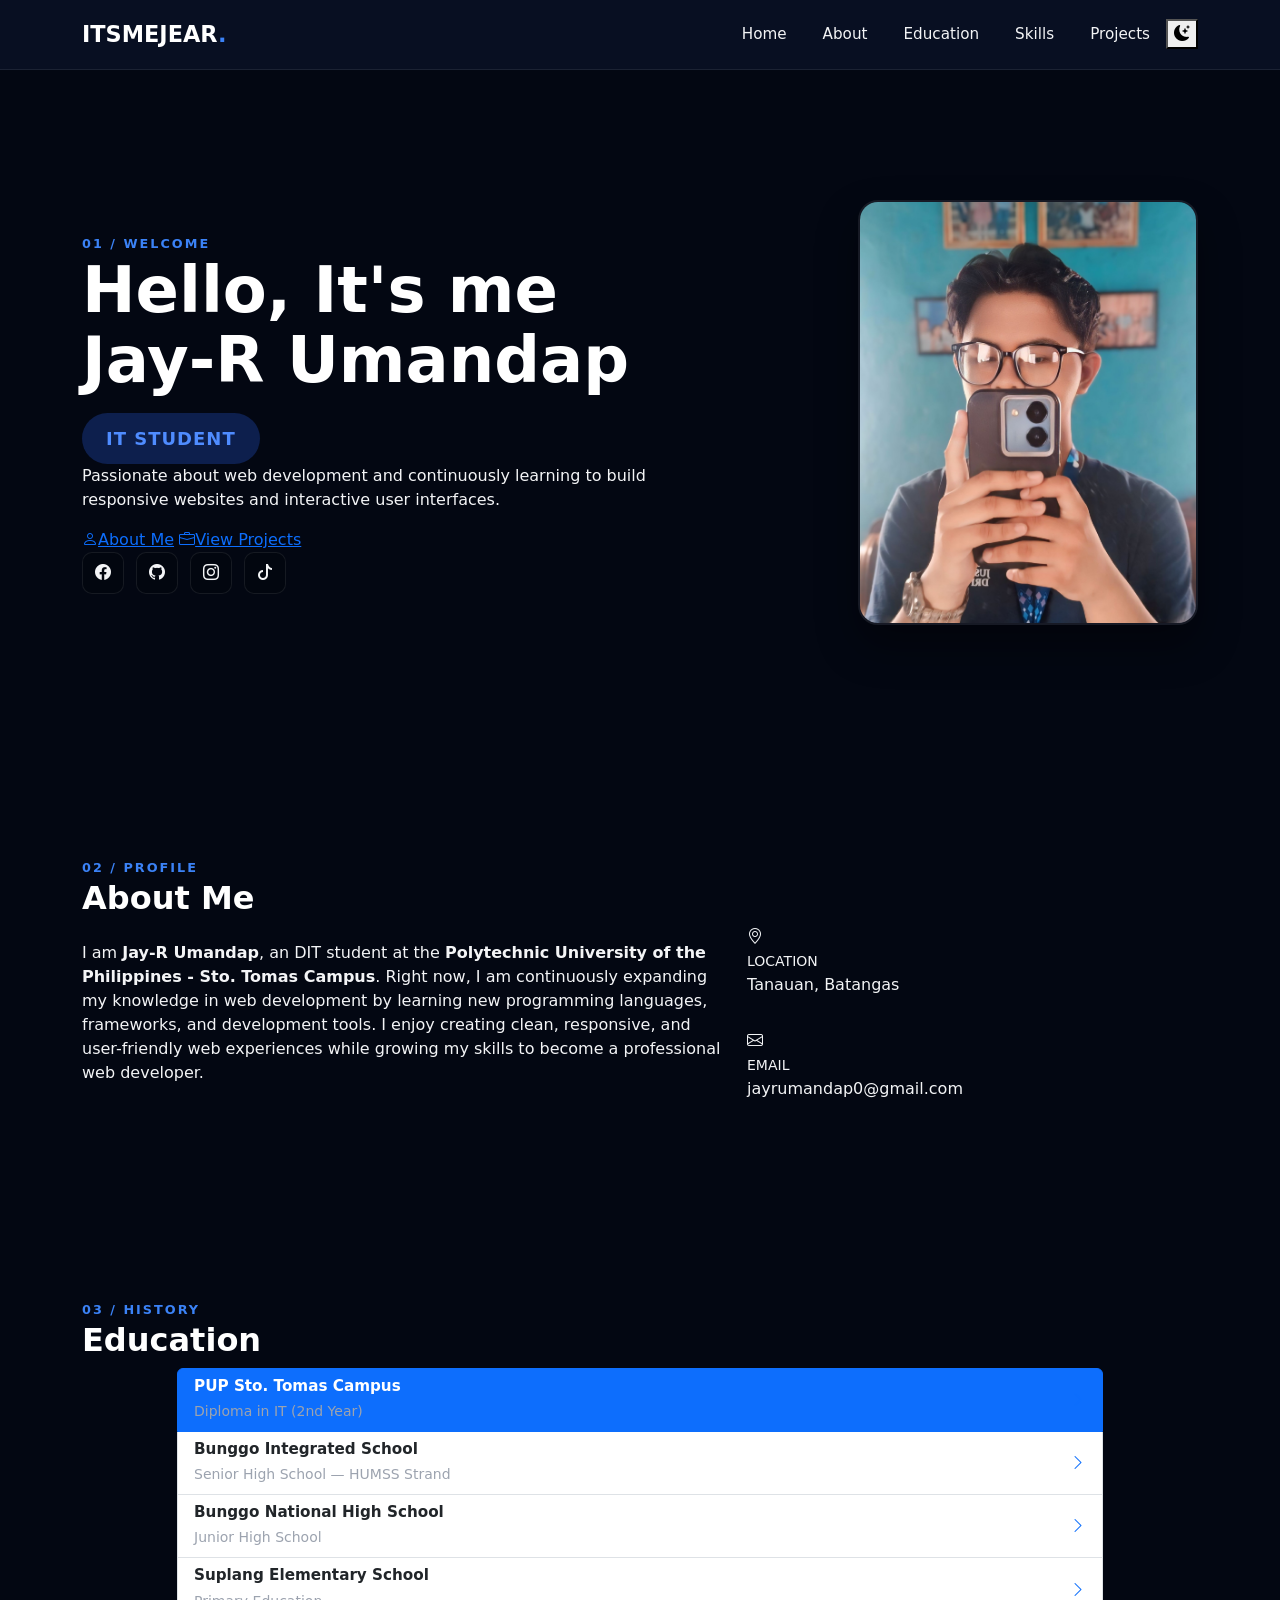
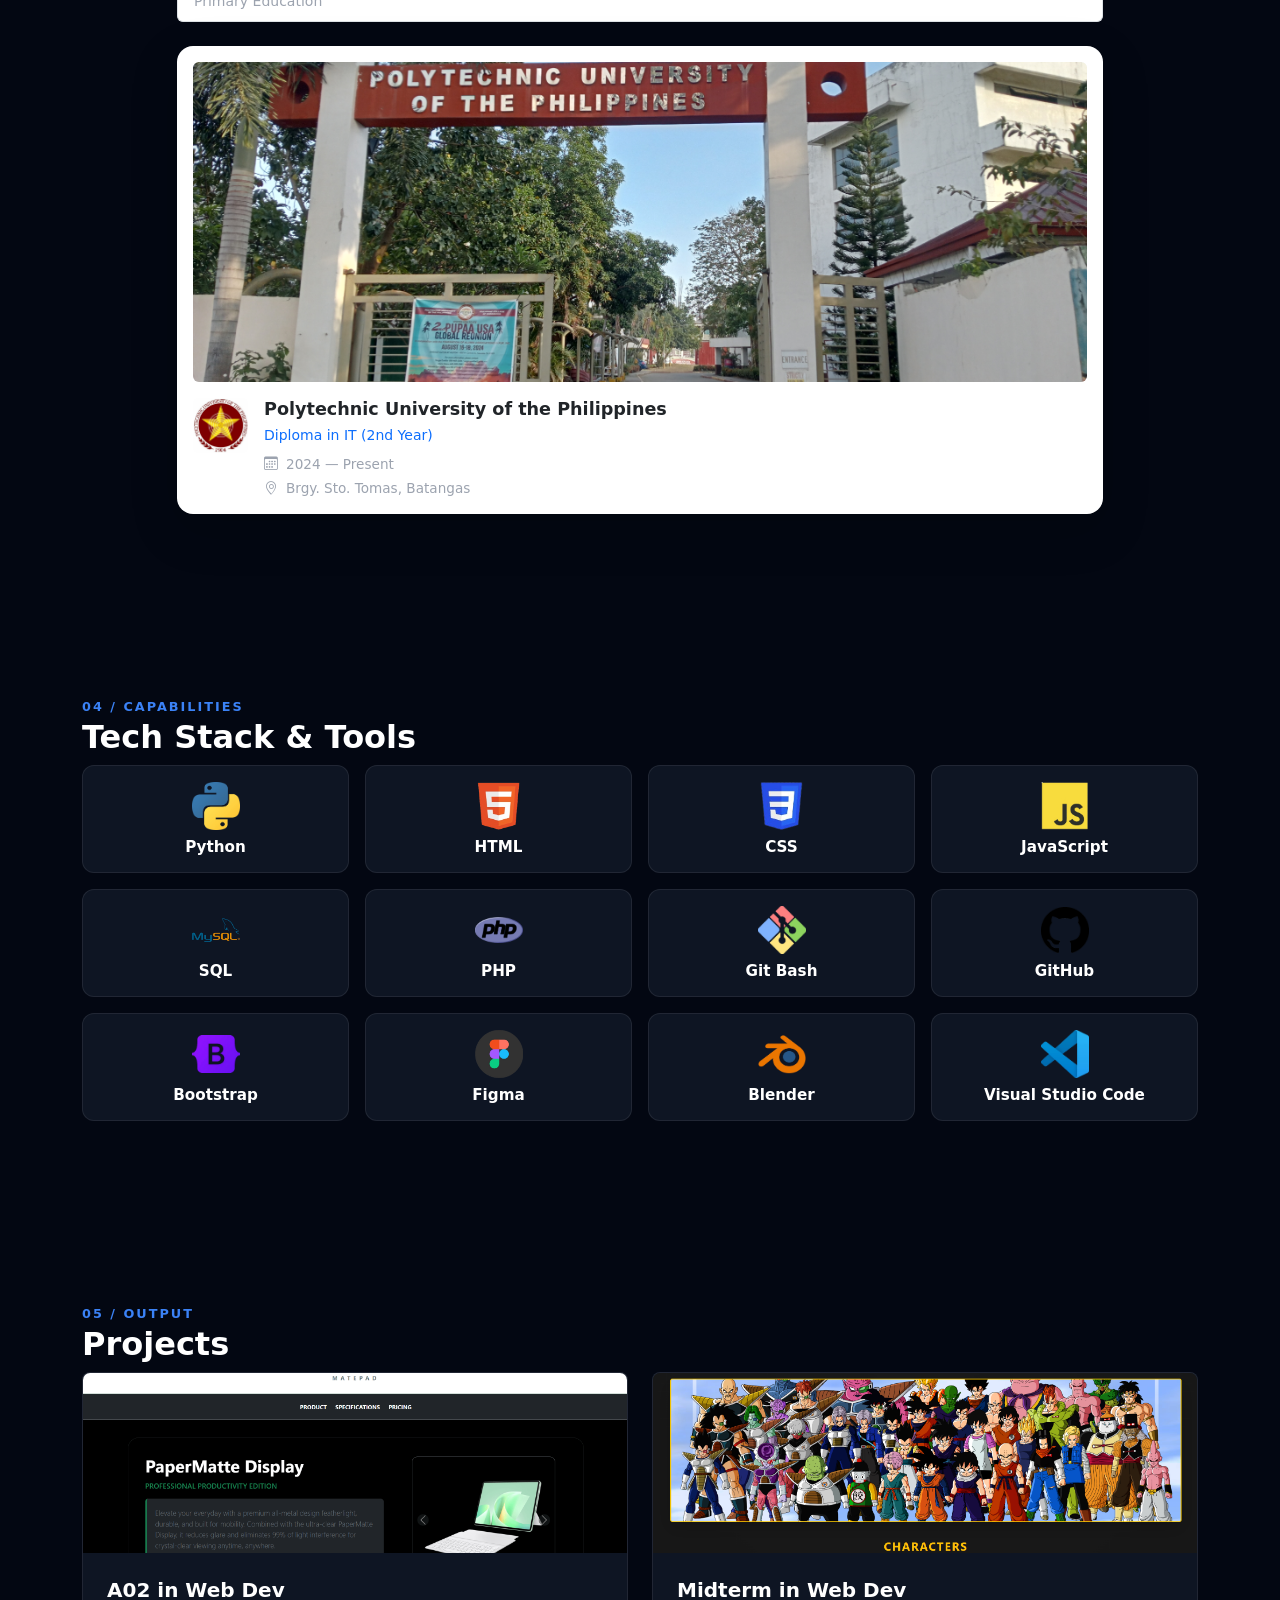
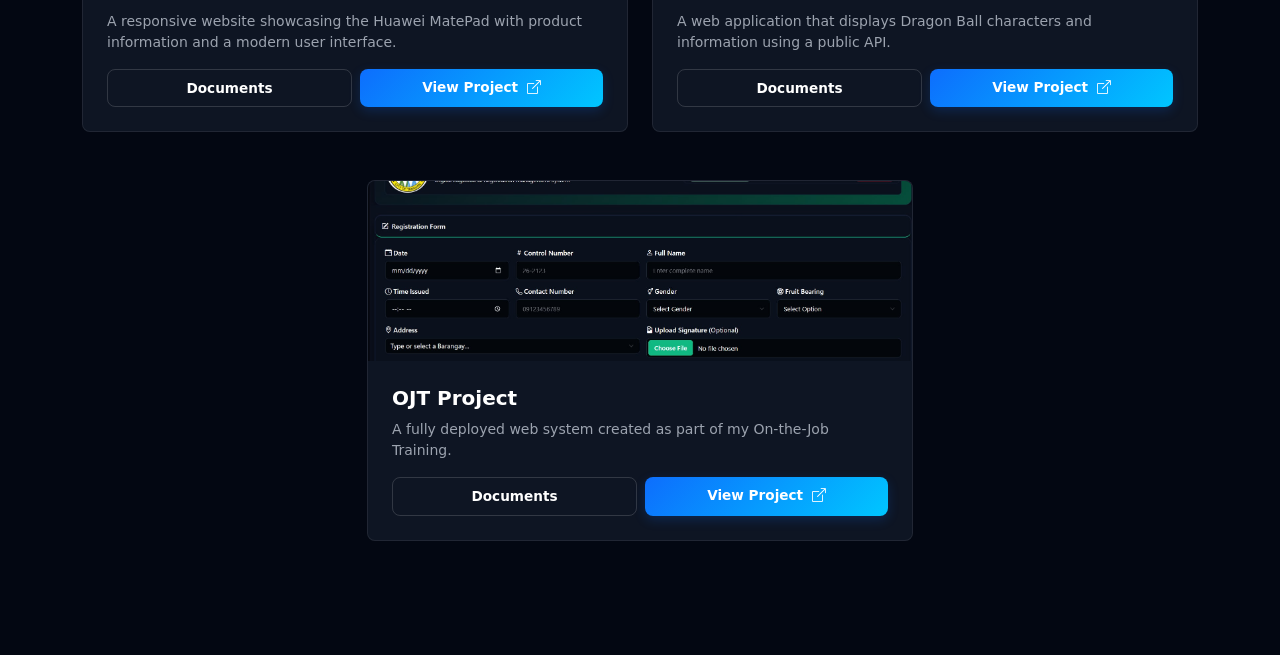
==== index.html @ 6e0b5ea7 "Update" ====
<!doctype html>
<html lang="en" data-theme="light" data-bs-theme="light">

<head>
    <meta charset="utf-8">
    <meta name="viewport" content="width=device-width, initial-scale=1">
    <title>My Portfolio</title>
    <link href="https://cdn.jsdelivr.net/npm/bootstrap@5.3.2/dist/css/bootstrap.min.css" rel="stylesheet">
    <link rel="stylesheet" href="https://cdn.jsdelivr.net/npm/bootstrap-icons@1.11.1/font/bootstrap-icons.css">
    <link href="https://fonts.googleapis.com/css2?family=Plus+Jakarta+Sans:wght@400;500;600;700;800&display=swap" rel="stylesheet">
    <link rel="stylesheet" href="style.css">
</head>

<body>

    <nav class="navbar navbar-expand-lg fixed-top navbar-custom" id="siteNavbar">
        <div class="container">
            <a class="navbar-brand-signature" href="#home">ITSMEJEAR<span>.</span></a>
            <div class="d-flex align-items-center gap-2 order-lg-3">
                <button class="icon-btn" id="themeToggle" type="button" aria-label="Toggle Interface Theme">
                    <i class="bi bi-moon-stars-fill"></i>
                </button>
                <button class="icon-btn d-lg-none" type="button" data-bs-toggle="collapse"
                    data-bs-target="#siteNavFields" aria-controls="siteNavFields" aria-expanded="false"
                    aria-label="Toggle navigation">
                    <i class="bi bi-list"></i>
                </button>
            </div>
            <div class="collapse navbar-collapse order-lg-2" id="siteNavFields">
                <ul class="navbar-nav ms-auto gap-lg-1">
                    <li class="nav-item"><a class="nav-link" href="#home">Home</a></li>
                    <li class="nav-item"><a class="nav-link" href="#about">About</a></li>
                    <li class="nav-item"><a class="nav-link" href="#education">Education</a></li>
                    <li class="nav-item"><a class="nav-link" href="#skills">Skills</a></li>
                    <li class="nav-item"><a class="nav-link" href="#projects">Projects</a></li>
                </ul>
            </div>
        </div>
    </nav>

    <main>
        <section id="home" class="hero-section">
            <div class="container">
                <div class="row g-5 align-items-center">
                    <div class="col-12 col-lg-7 order-2 order-lg-1 text-center text-lg-start">
                        <span class="section-tag">01 / Welcome</span>
                        <h1 class="hero-title">
                            <span class="hero-hello">Hello, It's me</span>
                            <span class="hero-name"><span class="hero-first">Jay-R</span> <span class="hero-last">Umandap</span></span>
                        </h1>
                        <span class="badge-status">IT STUDENT</span>
                        <p class="hero-desc">
                            Passionate about web development and continuously learning to build responsive websites
                            and interactive user interfaces.</p>
                        <div class="hero-actions">
                            <a href="#about" class="btn-ui btn-ui-solid"><i class="bi bi-person"></i>About Me</a>
                            <a href="#projects" class="btn-ui btn-ui-outline"><i class="bi bi-briefcase"></i>View
                                Projects</a>
                        </div>
                        <div class="social-grid">
                            <a href="https://www.facebook.com/share/1DFDwpX1BJ/" target="_blank"
                                rel="noopener noreferrer" class="social-pill" aria-label="Facebook"><i
                                    class="bi bi-facebook"></i></a>
                            <a href="https://github.com/jrumandap" target="_blank" rel="noopener noreferrer"
                                class="social-pill" aria-label="GitHub"><i class="bi bi-github"></i></a>
                            <a href="https://www.instagram.com/ser_jear" target="_blank" rel="noopener noreferrer"
                                class="social-pill" aria-label="Instagram"><i class="bi bi-instagram"></i></a>
                            <a href="https://www.tiktok.com/@akosibossjayr" target="_blank" rel="noopener noreferrer"
                                class="social-pill" aria-label="TikTok"><i class="bi bi-tiktok"></i></a>
                        </div>
                    </div>

                    <div class="col-12 col-lg-5 order-1 order-lg-2 text-center text-lg-end">
                        <div class="avatar-frame">
                            <img src="image/profile.png" class="hero-avatar" alt="Profile Image">
                        </div>
                    </div>
                </div>
            </div>
        </section>

        <section id="about" class="content-section">
            <div class="container">
                <span class="section-tag">02 / Profile</span>
                <h2 class="section-heading">About Me</h2>
                <div class="row g-4 align-items-center">
                    <div class="col-12 col-lg-7">
                        <p class="about-text">I am <strong>Jay-R Umandap</strong>, an DIT student at the <span
                                class="text-accent fw-semibold">Polytechnic University of the Philippines - Sto. Tomas
                                Campus</span>.
                            Right now, I am continuously expanding my knowledge in web development by learning new
                            programming languages, frameworks, and development tools. I enjoy creating clean,
                            responsive, and user-friendly web experiences while growing my skills to become a
                            professional web developer.</p>
                    </div>
                    <div class="col-12 col-lg-5">
                        <div class="d-flex flex-column gap-3">
                            <div class="info-card">
                                <div class="info-icon"><i class="bi bi-geo-alt"></i></div>
                                <div class="info-body">
                                    <small>LOCATION</small>
                                    <p>Tanauan, Batangas</p>
                                </div>
                            </div>
                            <div class="info-card">
                                <div class="info-icon"><i class="bi bi-envelope"></i></div>
                                <div class="info-body">
                                    <small>EMAIL</small>
                                    <p>jayrumandap0@gmail.com</p>
                                </div>
                            </div>
                        </div>
                    </div>
                </div>
            </div>
        </section>

        <section id="education" class="content-section education-scroll">
            <div class="educ-sticky">
                <div class="container">
                    <span class="section-tag">03 / History</span>
                    <h2 class="section-heading">Education</h2>
                    <div class="row g-4 justify-content-center">
                        <div class="col-12 col-xl-10">
                            <div class="list-group educ-list-group" id="educTabs" role="tablist"></div>
                        </div>
                        <div class="col-12 col-xl-10">
                            <div class="tab-content" id="educTabContent"></div>
                        </div>
                    </div>
                </div>
            </div>
        </section>

        <section id="skills" class="content-section">
            <div class="container">
                <span class="section-tag">04 / Capabilities</span>
                <h2 class="section-heading">Tech Stack & Tools</h2>
                <div class="row g-3" id="skills-container"></div>
            </div>
        </section>

        <section id="projects" class="content-section">
            <div class="container">
                <span class="section-tag">05 / Output</span>
                <h2 class="section-heading">Projects</h2>
                <div class="row g-4 justify-content-center" id="projects-container"></div>
            </div>
        </section>
    </main>

    <div class="modal fade" id="schoolLogoModal" tabindex="-1" aria-labelledby="schoolModalTitle" aria-hidden="true">
        <div class="modal-dialog modal-dialog-centered modal-sm">
            <div class="modal-content">
                <div class="modal-header border-0 pb-0">
                    <h5 class="modal-title" id="schoolModalTitle">School Name</h5>
                    <button type="button" class="btn-close" data-bs-dismiss="modal" aria-label="Close"></button>
                </div>
                <div class="modal-body text-center p-4">
                    <img id="schoolModalImg" src="" alt="School Logo" class="school-modal-img">
                </div>
            </div>
        </div>
    </div>

    <div class="modal fade" id="viewModal" tabindex="-1" aria-label="Project preview" aria-hidden="true">
        <div class="modal-dialog modal-dialog-centered modal-xl px-2">
            <div class="modal-content preview-content">
                <button type="button" class="btn-close preview-close" data-bs-dismiss="modal"
                    aria-label="Close"></button>
                <img id="modalTargetImg" class="preview-img" alt="Project Preview">
            </div>
        </div>
    </div>

    <script src="https://cdn.jsdelivr.net/npm/bootstrap@5.3.2/dist/js/bootstrap.bundle.min.js"></script>
    <script src="script.js"></script>
</body>

</html>
---- style.css ----
:root {
    --bg-primary: #030712;
    --bg-surface: #0b1329;
    --bg-surface-trans: rgba(11, 19, 41, 0.75);
    --bg-card: rgba(17, 24, 39, 0.85);
    --bg-inner-card: rgba(3, 7, 12, 0.5);
    --accent: #3b82f6;
    --accent-glow: rgba(59, 130, 246, 0.15);
    --text-main: #f3f4f6;
    --text-heading: #ffffff;
    --text-muted: #9ca3af;
    --border-color: rgba(255, 255, 255, 0.08);
    --radius-lg: 20px;
    --radius-md: 12px;
}

[data-theme="light"] {
    --bg-primary: #f8fafc;
    --bg-surface: #ffffff;
    --bg-surface-trans: rgba(255, 255, 255, 0.85);
    --bg-card: #ffffff;
    --bg-inner-card: #f1f5f9;
    --accent: #1d4ed8;
    --text-main: #334155;
    --text-heading: #0f172a;
    --text-muted: #64748b;
    --border-color: rgba(0, 0, 0, 0.08);
}

* {
    box-sizing: border-box;
}

.text-muted {
    color: var(--text-muted) !important;
}

.btn-primary-custom, .btn-outline-custom-hero {
    font-size: 0.85rem;
    white-space: nowrap;
    transition: all 0.3s cubic-bezier(0.25, 0.8, 0.25, 1);
    position: relative;
    overflow: hidden;
}

@media (min-width: 576px) {
    .btn-primary-custom, .btn-outline-custom-hero {
        font-size: 0.95rem;
    }
}

.btn-primary-custom {
    background: linear-gradient(135deg, #0d6efd, #00c6ff);
    color: #ffffff !important;
    border: none;
    box-shadow: 0 4px 12px rgba(13, 110, 253, 0.2);
}

.btn-primary-custom:hover {
    transform: translateY(-3px);
    box-shadow: 0 6px 20px rgba(0, 198, 255, 0.4);
    letter-spacing: 0.3px;
}

.btn-primary-custom:active {
    transform: translateY(-1px);
}

.btn-outline-custom-hero {
    background: rgba(255, 255, 255, 0.03);
    color: var(--text-heading, #ffffff) !important;
    border: 1.5px solid rgba(255, 255, 255, 0.15);
}

.btn-outline-custom-hero:hover {
    background: rgba(13, 110, 253, 0.1);
    border-color: #0d6efd;
    color: #00c6ff !important;
    transform: translateY(-3px);
    box-shadow: 0 6px 15px rgba(13, 110, 253, 0.15);
}

.btn-outline-custom-hero:active {
    transform: translateY(-1px);
}

html {
    scroll-behavior: smooth;
}

body {
    background-color: var(--bg-primary);
    color: var(--text-main);
    font-family: system-ui, -apple-system, BlinkMacSystemFont, 'Segoe UI', Roboto, Oxygen, Ubuntu, Cantarell, sans-serif;
    transition: background-color 0.3s ease, color 0.3s ease;
    overflow-x: hidden;
}

.hero-section {
    padding: 140px 0 80px 0;
    min-height: 85vh;
    display: flex;
    align-items: center;
}

.content-section {
    padding: 90px 0;
}

.text-secondary-custom {
    color: var(--text-muted) !important;
}

.section-tag {
    font-size: 0.8rem;
    font-weight: 700;
    text-transform: uppercase;
    letter-spacing: 2px;
    color: var(--accent);
}

.section-heading {
    font-weight: 800;
    color: var(--text-heading);
}

.navbar-custom {
    background-color: var(--bg-surface-trans);
    backdrop-filter: blur(12px);
    -webkit-backdrop-filter: blur(12px);
    border-bottom: 1px solid var(--border-color);
    padding: 15px 0;
}

.navbar-brand-signature {
    font-weight: 800;
    font-size: 1.4rem;
    text-decoration: none;
    color: var(--text-heading);
}

.navbar-brand-signature span {
    color: var(--accent);
}

.navbar-custom .nav-link {
    color: var(--text-main);
    font-weight: 500;
    font-size: 0.95rem;
    padding: 8px 16px !important;
    border-radius: 8px;
    transition: all 0.2s ease;
}

.navbar-custom .nav-link:hover {
    color: var(--accent);
    background: var(--accent-glow);
}

.theme-toggle-btn {
    background: var(--bg-inner-card);
    border: 1px solid var(--border-color);
    color: var(--accent);
    width: 40px;
    height: 40px;
    border-radius: 10px;
    cursor: pointer;
    display: flex;
    align-items: center;
    justify-content: center;
    transition: all 0.2s ease;
}

.theme-toggle-btn:hover {
    transform: scale(1.05);
}

.navbar-toggler-icon-custom {
    font-size: 1.6rem;
    color: var(--text-heading);
}

.coordinate-pill {
    background: var(--bg-inner-card);
    border: 1px solid var(--border-color);
    border-radius: var(--radius-md);
    transition: transform 0.2s ease;
}

.coordinate-pill:hover {
    transform: translateY(-2px);
}

.pill-icon-box {
    width: 45px;
    height: 45px;
    background: var(--accent-glow);
    color: var(--accent);
    border-radius: 50%;
    font-size: 1.2rem;
}

.badge-status {
    display: inline-block;
    background: #0d1f4d;
    color: #4f8cff;
    font-size: 18px;     
    font-weight: 600;
    margin-top: 10px;
    padding: 12px 24px;  
    border-radius: 30px;
    letter-spacing: 1px;
}

.hero-title {
    font-size: clamp(2.5rem, 5vw, 4rem);
    font-weight: 800;
    color: var(--text-heading);
    line-height: 1.1;
}

.hero-gradient-text {
    background: linear-gradient(45deg, var(--accent), #60a5fa);
    -webkit-background-clip: text;
    background-clip: text;
    -webkit-text-fill-color: transparent;
}

.avatar-container {
    position: relative;
    display: inline-block;
    padding: 12px;
}

.avatar-container::before {
    content: "";
    position: absolute;
    top: 0;
    left: 0;
    right: 0;
    bottom: 0;
    border-radius: var(--radius-lg);
    background: linear-gradient(45deg, var(--accent), transparent);
    opacity: 0.15;
    filter: blur(16px);
    z-index: 1;
    transition: opacity 0.4s ease;
}

.hero-avatar {
    position: relative;
    max-width: 340px;
    width: 100%;
    height: auto;
    border-radius: var(--radius-lg);
    border: 2px solid var(--border-color);
    box-shadow: 0 20px 40px rgba(0, 0, 0, 0.4);
    z-index: 2;
    cursor: pointer;
    outline: none;
    transition: transform 0.5s cubic-bezier(0.175, 0.885, 0.32, 1.275), border-color 0.3s ease, box-shadow 0.3s ease;
}

.hero-avatar:hover {
    border-color: var(--accent);
    transform: scale(1.06) translateY(-6px);
    box-shadow: 0 25px 50px rgba(59, 130, 246, 0.25);
}

.avatar-container:hover::before {
    opacity: 0.55;
}

.social-grid {
    display: flex;
    gap: 12px;
}

.social-pill {
    width: 42px;
    height: 42px;
    background: var(--bg-inner-card);
    border: 1px solid var(--border-color);
    border-radius: 10px;
    display: flex;
    align-items: center;
    justify-content: center;
    color: var(--text-main);
    text-decoration: none;
    transition: all 0.2s ease;
}

.social-pill:hover {
    background: var(--accent);
    color: #ffffff;
    transform: translateY(-3px);
}

div#education .educ-list-group .list-group-item {
    background-color: var(--bg-surface) !important;
    background: var(--bg-surface) !important;
    color: var(--text-main) !important;
    border: 1px solid var(--border-color) !important;
    margin-bottom: 8px;
    border-radius: var(--radius-md, 12px) !important;
    padding: 16px;
    transition: all 0.2s ease;
}

div#education .educ-list-group .list-group-item.active {
    background-color: var(--accent-glow) !important;
    background: var(--accent-glow) !important;
    border-color: var(--accent) !important;
    color: var(--text-heading) !important;
}

div#education .card {
    background-color: var(--bg-card) !important;
    background: var(--bg-card) !important;
    color: var(--text-main) !important;
    border: 1px solid var(--border-color) !important;
}

div#education .card h5 {
    color: var(--text-heading) !important;
}

.educ-display-card {
    border-radius: var(--radius-lg);
    overflow: hidden;
    height: 100%;
    max-height: 480px; 
}

.educ-banner-bg {
    background-size: cover;
    background-position: center;
    width: 100%;
    height: 350px;
}

.educ-logo-frame {
    width: 70px;
    height: 70px;
    background: transparent;
    cursor: pointer;
    transition: transform 0.2s ease;
}

.educ-logo-frame:hover {
    transform: scale(1.08);
}

.educ-logo-frame img {
    width: 100%;
    height: 100%;
    object-fit: contain;
}

.skill-animate-card {
    background: var(--bg-card);
    border: 1px solid var(--border-color);
    border-radius: var(--radius-md);
    transition: all 0.3s cubic-bezier(0.25, 0.8, 0.25, 1);
}

.skill-animate-card:hover {
    transform: translateY(-5px);
    background-color: rgba(255, 255, 255, 0.05) !important;
    border-color: #0d6efd !important;
    box-shadow: 0 8px 24px rgba(13, 110, 253, 0.15);
}

.skill-icon-frame {
    width: 48px;
    height: 48px;
    object-fit: contain;
}

.skill-title-text {
    font-size: 0.95rem;
    font-weight: 600;
    color: var(--text-heading);
}

.skill-hover-rotate {
    transition: transform 0.4s ease;
}

.skill-animate-card:hover .skill-hover-rotate {
    transform: rotate(360deg);
}

.inner-project-card {
    background: var(--bg-card);
    border: 1px solid var(--border-color);
    border-radius: var(--radius-lg);
    transition: all 0.3s cubic-bezier(0.25, 0.8, 0.25, 1);
}

.inner-project-card:hover {
    transform: translateY(-5px);
    border-color: #0d6efd !important;
    box-shadow: 0 8px 24px rgba(13, 110, 253, 0.15);
}

.project-media-vault img {
    transition: transform 0.4s ease;
}

.inner-project-card:hover .project-media-vault img {
    transform: scale(1.04);
}

.project-action-row .action-link-btn {
    transition: all 0.3s cubic-bezier(0.25, 0.8, 0.25, 1);
    position: relative;
    overflow: hidden;
}

.project-action-row .btn-outline-custom {
    background: transparent;
    color: var(--text-heading, #ffffff) !important;
    border: 1.5px solid rgba(255, 255, 255, 0.15);
}

.project-action-row .btn-outline-custom:hover {
    background: rgba(13, 110, 253, 0.1);
    border-color: #0d6efd;
    color: #00c6ff !important;
}

.project-action-row .btn-solid-custom {
    background: linear-gradient(135deg, #0d6efd, #00c6ff);
    color: #ffffff !important;
    border: none;
    box-shadow: 0 4px 12px rgba(13, 110, 253, 0.2);
}

.project-action-row .btn-solid-custom:hover {
    box-shadow: 0 6px 18px rgba(0, 198, 255, 0.45);
    filter: brightness(1.1);
    letter-spacing: 0.2px;
}

.project-action-row .action-link-btn:active {
    transform: translateY(-1px);
}

.action-link-btn {
    flex: 1;
    text-align: center;
    padding: 10px 16px;
    border-radius: 8px;
    font-size: 0.9rem;
    font-weight: 600;
    text-decoration: none;
    transition: all 0.2s ease;
}

.btn-outline-custom {
    border: 1px solid var(--border-color);
    color: var(--text-main);
}

.btn-outline-custom:hover {
    background: var(--bg-inner-card);
    color: var(--text-heading);
}

.btn-solid-custom {
    background: var(--accent);
    color: #ffffff;
}

.btn-solid-custom:hover {
    opacity: 0.9;
    color: #ffffff;
}

#scrollUpBtn {
    position: fixed;
    bottom: 25px;
    right: 25px;
    display: flex;
    align-items: center;
    justify-content: center;
    width: 46px;
    height: 46px;
    border-radius: 50%;
    background-color: var(--accent);
    color: white;
    border: none;
    cursor: pointer;
    z-index: 1040;
    box-shadow: 0 4px 12px rgba(0,0,0,0.3);
    transition: opacity 0.3s ease, visibility 0.3s ease, transform 0.2s ease;
}

#scrollUpBtn:hover {
    transform: scale(1.1);
}

.scroll-btn-hidden {
    opacity: 0;
    visibility: hidden;
}

.scroll-btn-visible {
    opacity: 1;
    visibility: visible;
}
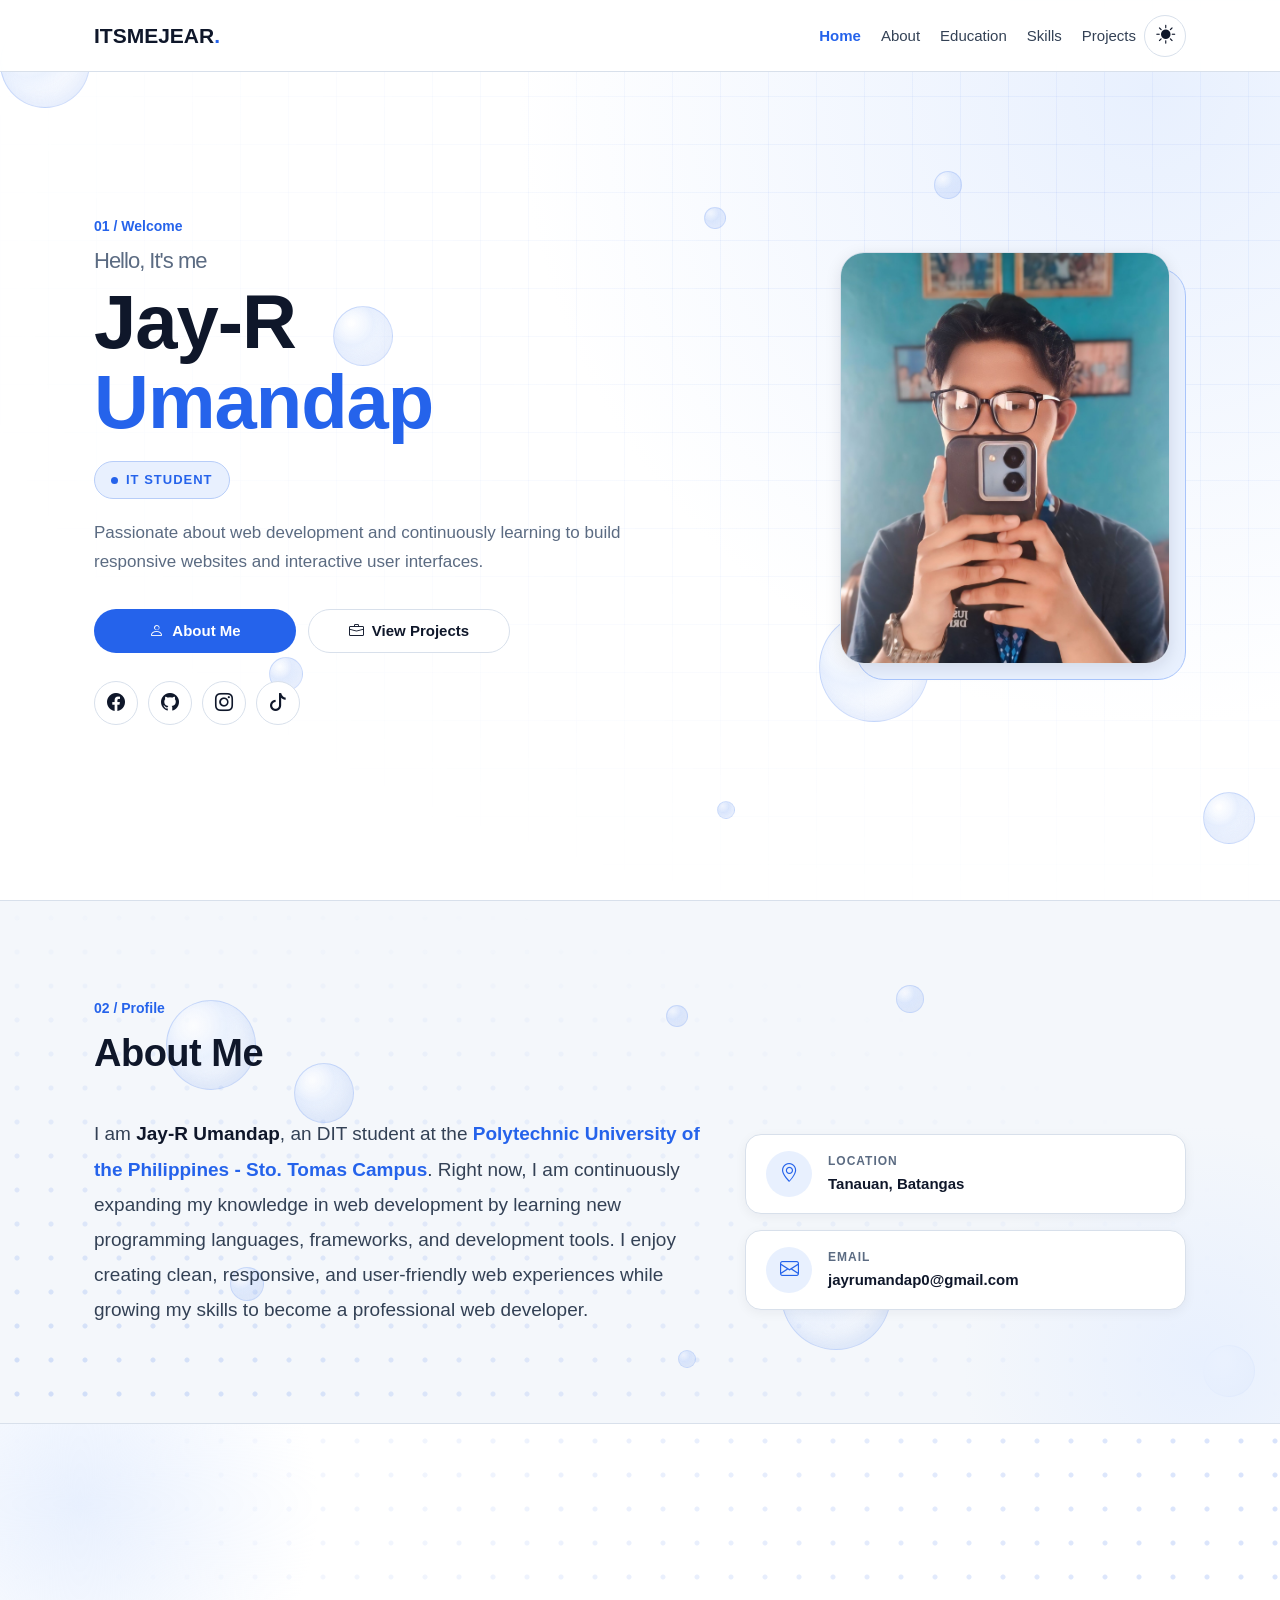
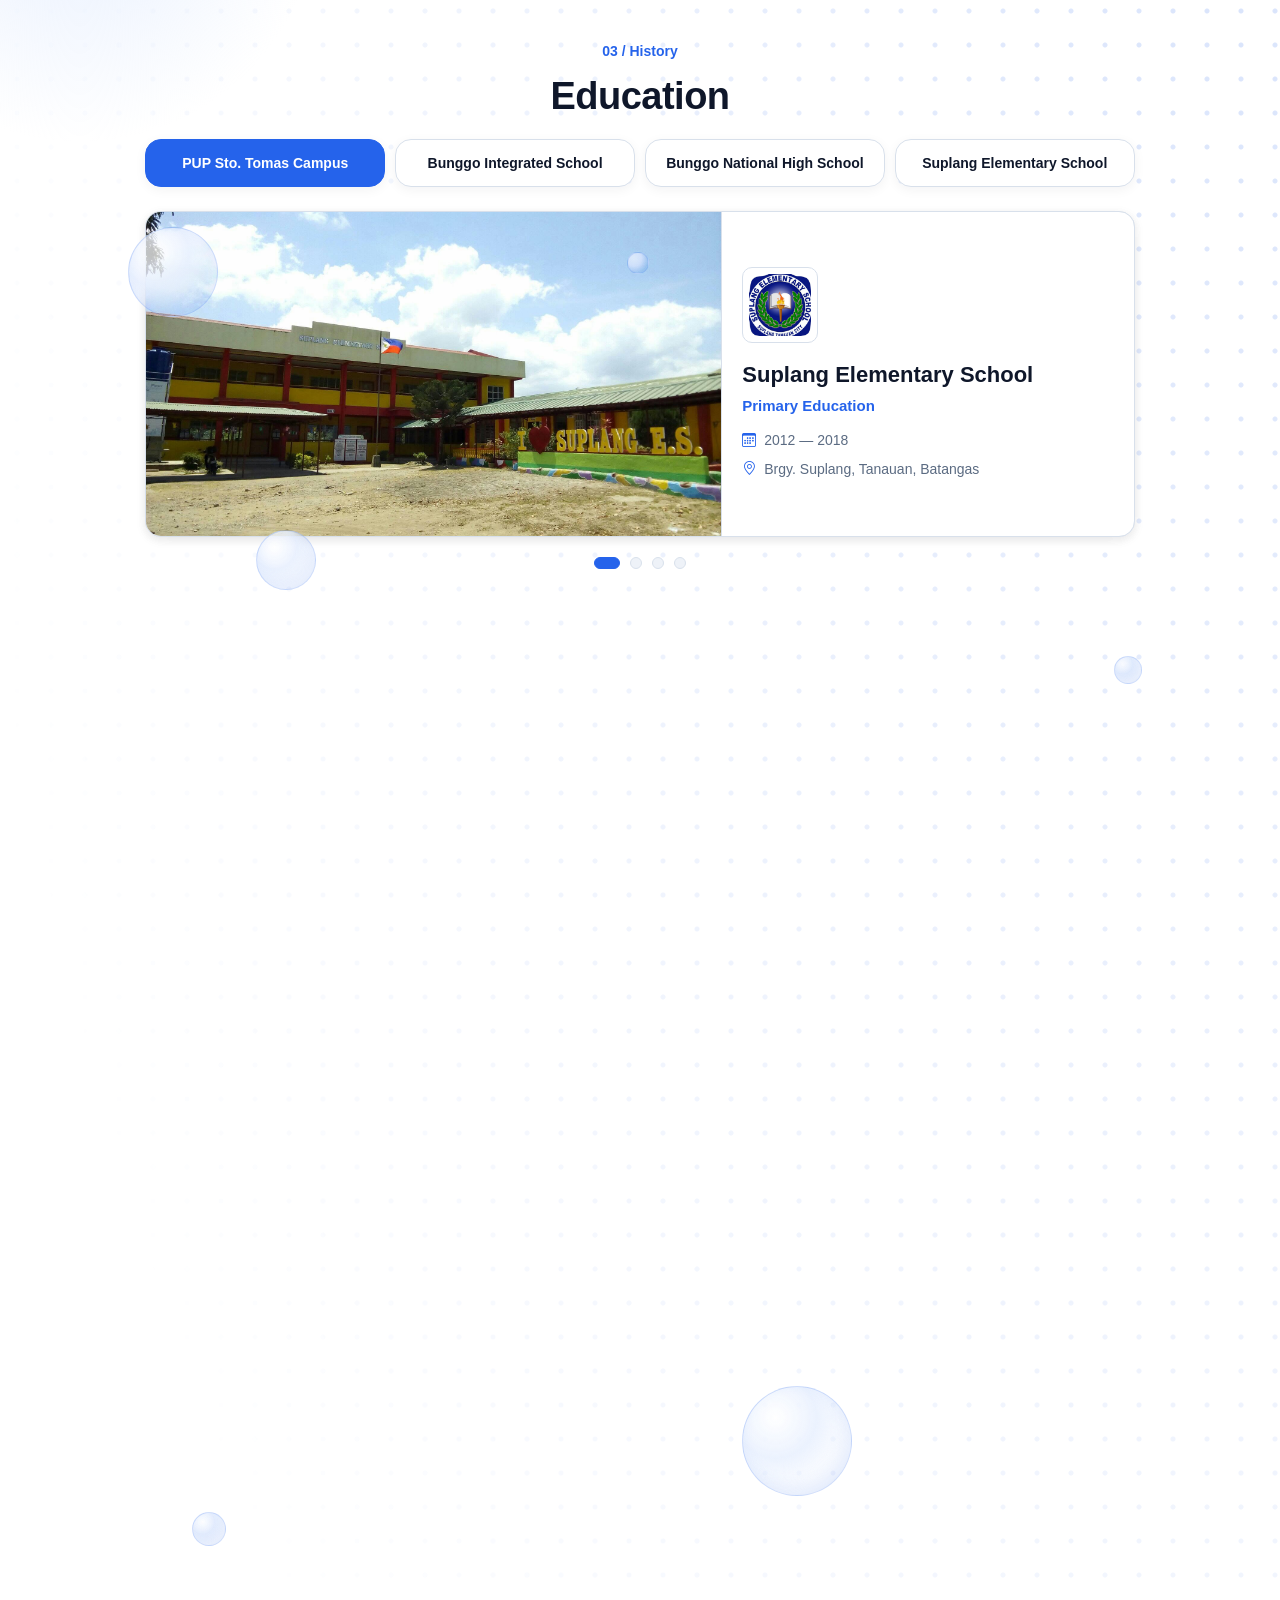
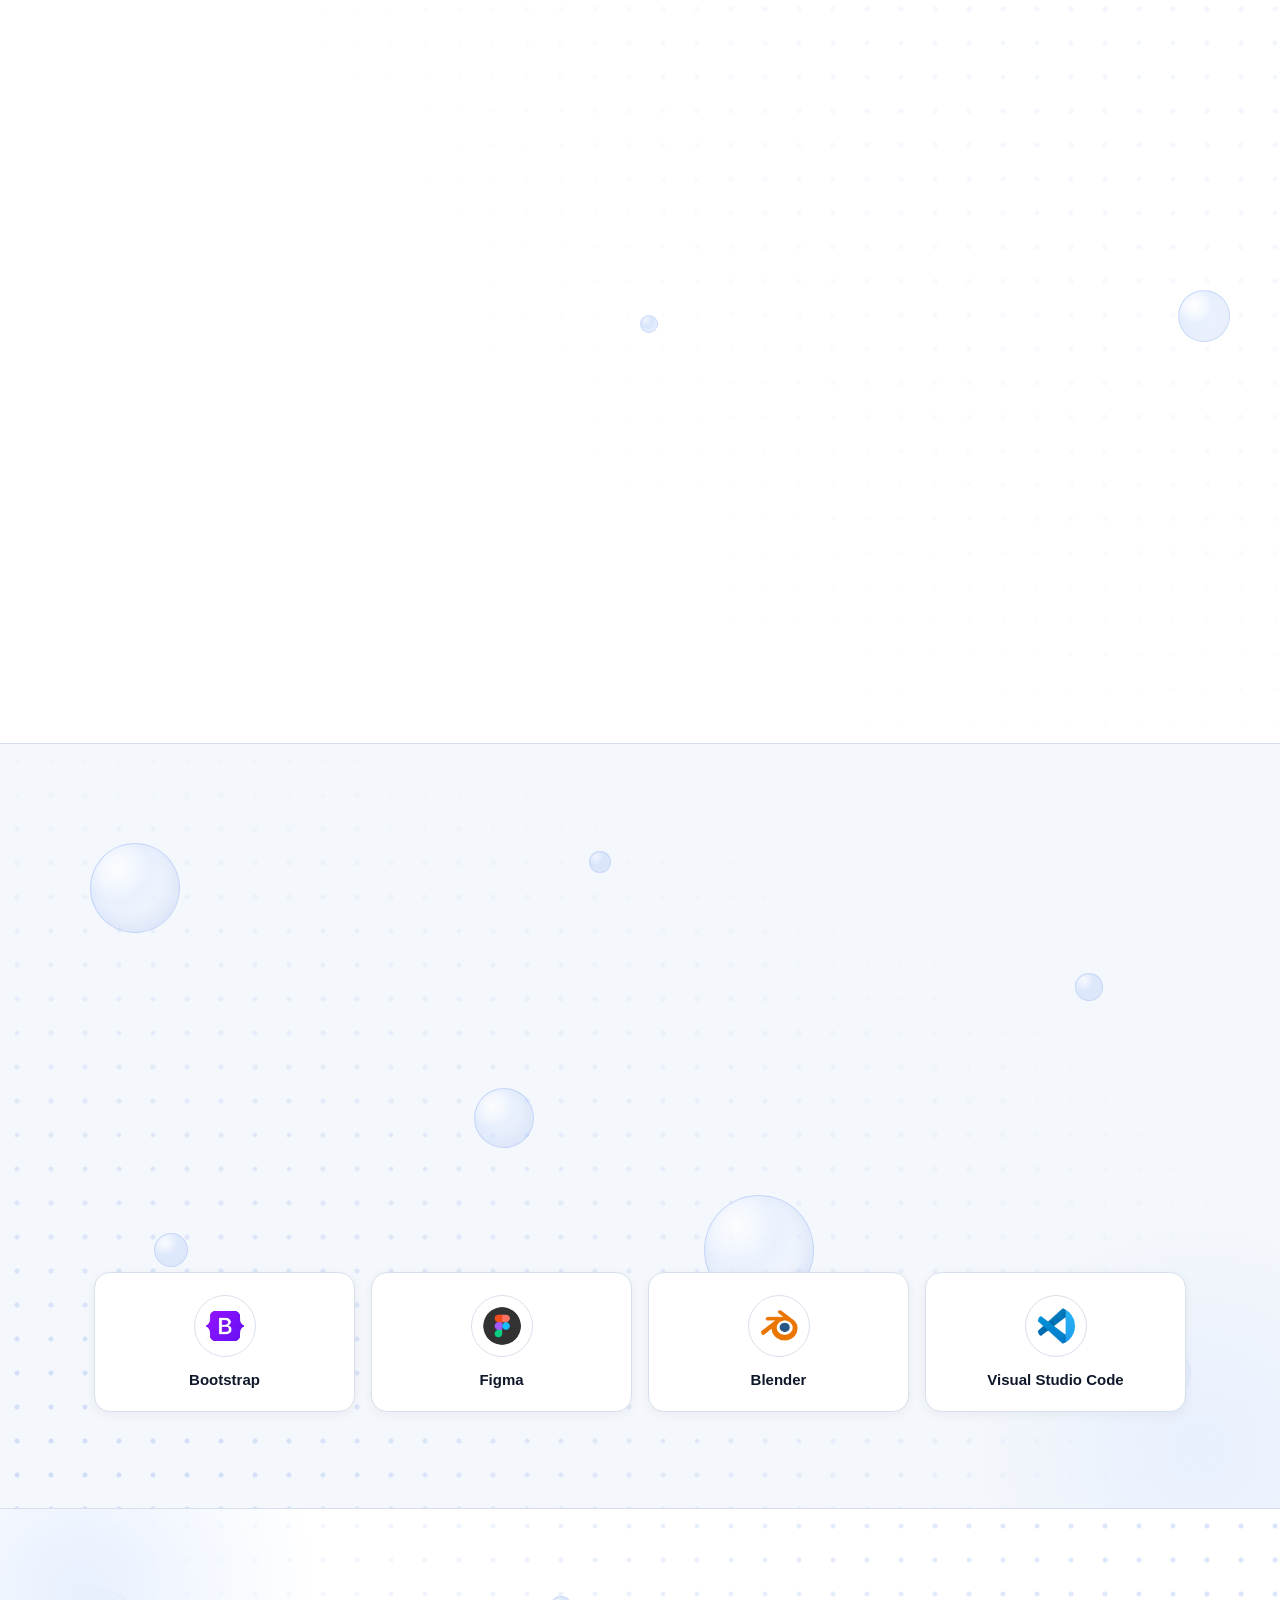
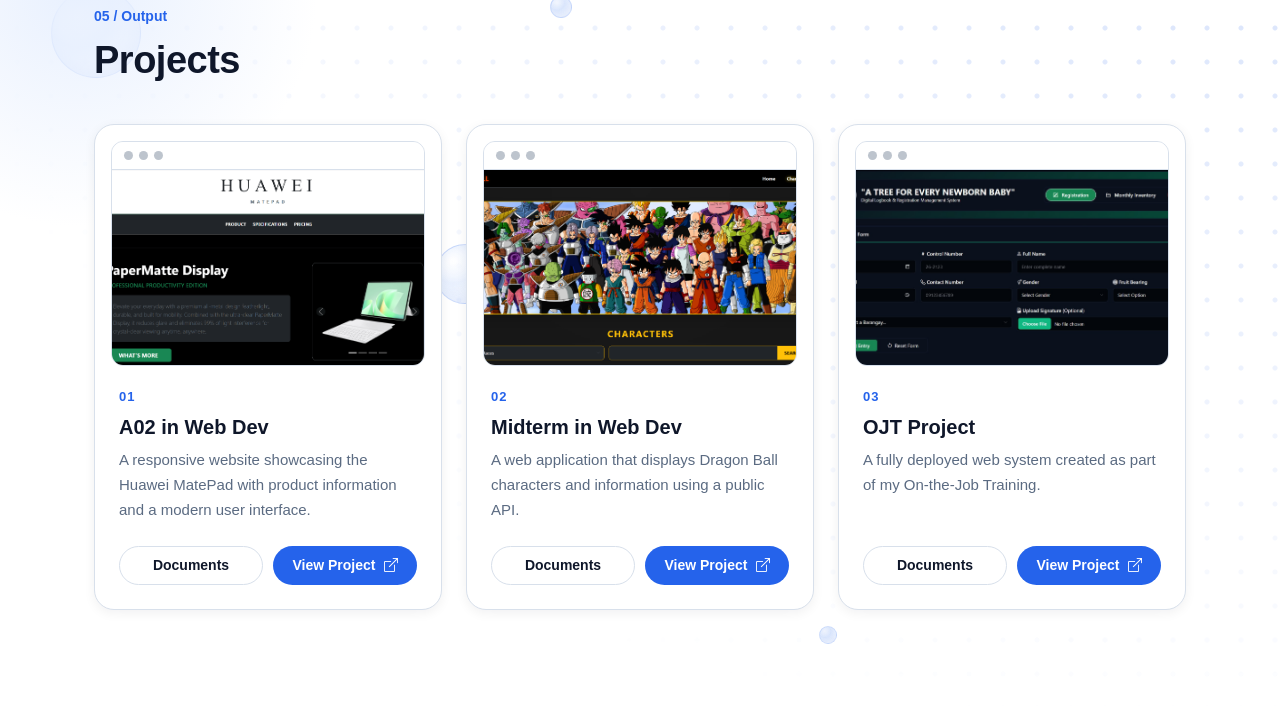
==== commit da803056: "update" ====
--- a/index.html
+++ b/index.html
@@ -5,6 +5,7 @@
     <meta charset="utf-8">
     <meta name="viewport" content="width=device-width, initial-scale=1">
     <title>My Portfolio</title>
+    <link rel="icon" type="image/png" href="image/logo.png">
     <link href="https://cdn.jsdelivr.net/npm/bootstrap@5.3.2/dist/css/bootstrap.min.css" rel="stylesheet">
     <link rel="stylesheet" href="https://cdn.jsdelivr.net/npm/bootstrap-icons@1.11.1/font/bootstrap-icons.css">
     <link href="https://fonts.googleapis.com/css2?family=Plus+Jakarta+Sans:wght@400;500;600;700;800&display=swap" rel="stylesheet">
--- a/style.css
+++ b/style.css
@@ -1,512 +1,372 @@
-:root {
-    --bg-primary: #030712;
-    --bg-surface: #0b1329;
-    --bg-surface-trans: rgba(11, 19, 41, 0.75);
-    --bg-card: rgba(17, 24, 39, 0.85);
-    --bg-inner-card: rgba(3, 7, 12, 0.5);
-    --accent: #3b82f6;
-    --accent-glow: rgba(59, 130, 246, 0.15);
-    --text-main: #f3f4f6;
-    --text-heading: #ffffff;
-    --text-muted: #9ca3af;
-    --border-color: rgba(255, 255, 255, 0.08);
-    --radius-lg: 20px;
-    --radius-md: 12px;
-}
-
-[data-theme="light"] {
-    --bg-primary: #f8fafc;
-    --bg-surface: #ffffff;
-    --bg-surface-trans: rgba(255, 255, 255, 0.85);
-    --bg-card: #ffffff;
-    --bg-inner-card: #f1f5f9;
-    --accent: #1d4ed8;
-    --text-main: #334155;
-    --text-heading: #0f172a;
-    --text-muted: #64748b;
-    --border-color: rgba(0, 0, 0, 0.08);
-}
+@import url('home.css');
+@import url('about.css');
+@import url('education.css');
+@import url('skills.css');
+@import url('projects.css');
 
 * {
     box-sizing: border-box;
 }
 
-.text-muted {
-    color: var(--text-muted) !important;
-}
-
-.btn-primary-custom, .btn-outline-custom-hero {
-    font-size: 0.85rem;
-    white-space: nowrap;
-    transition: all 0.3s cubic-bezier(0.25, 0.8, 0.25, 1);
-    position: relative;
-    overflow: hidden;
-}
-
-@media (min-width: 576px) {
-    .btn-primary-custom, .btn-outline-custom-hero {
-        font-size: 0.95rem;
-    }
-}
-
-.btn-primary-custom {
-    background: linear-gradient(135deg, #0d6efd, #00c6ff);
-    color: #ffffff !important;
-    border: none;
-    box-shadow: 0 4px 12px rgba(13, 110, 253, 0.2);
-}
-
-.btn-primary-custom:hover {
-    transform: translateY(-3px);
-    box-shadow: 0 6px 20px rgba(0, 198, 255, 0.4);
-    letter-spacing: 0.3px;
-}
-
-.btn-primary-custom:active {
-    transform: translateY(-1px);
-}
-
-.btn-outline-custom-hero {
-    background: rgba(255, 255, 255, 0.03);
-    color: var(--text-heading, #ffffff) !important;
-    border: 1.5px solid rgba(255, 255, 255, 0.15);
-}
-
-.btn-outline-custom-hero:hover {
-    background: rgba(13, 110, 253, 0.1);
-    border-color: #0d6efd;
-    color: #00c6ff !important;
-    transform: translateY(-3px);
-    box-shadow: 0 6px 15px rgba(13, 110, 253, 0.15);
-}
-
-.btn-outline-custom-hero:active {
-    transform: translateY(-1px);
-}
-
 html {
     scroll-behavior: smooth;
+    scroll-padding-top: 72px;
 }
 
 body {
-    background-color: var(--bg-primary);
-    color: var(--text-main);
-    font-family: system-ui, -apple-system, BlinkMacSystemFont, 'Segoe UI', Roboto, Oxygen, Ubuntu, Cantarell, sans-serif;
+    margin: 0;
+    background-color: #ffffff;
+    color: #334155;
+    font-family: Arial, sans-serif;
+    font-size: 16px;
+    line-height: 1.7;
+    overflow-x: hidden;
     transition: background-color 0.3s ease, color 0.3s ease;
-    overflow-x: hidden;
-}
-
-.hero-section {
-    padding: 140px 0 80px 0;
-    min-height: 85vh;
-    display: flex;
-    align-items: center;
-}
-
-.content-section {
-    padding: 90px 0;
-}
-
-.text-secondary-custom {
-    color: var(--text-muted) !important;
-}
-
-.section-tag {
-    font-size: 0.8rem;
-    font-weight: 700;
-    text-transform: uppercase;
-    letter-spacing: 2px;
-    color: var(--accent);
-}
-
-.section-heading {
-    font-weight: 800;
-    color: var(--text-heading);
-}
-
-.navbar-custom {
-    background-color: var(--bg-surface-trans);
-    backdrop-filter: blur(12px);
-    -webkit-backdrop-filter: blur(12px);
-    border-bottom: 1px solid var(--border-color);
-    padding: 15px 0;
-}
-
-.navbar-brand-signature {
-    font-weight: 800;
-    font-size: 1.4rem;
-    text-decoration: none;
-    color: var(--text-heading);
-}
-
-.navbar-brand-signature span {
-    color: var(--accent);
-}
-
-.navbar-custom .nav-link {
-    color: var(--text-main);
-    font-weight: 500;
-    font-size: 0.95rem;
-    padding: 8px 16px !important;
-    border-radius: 8px;
-    transition: all 0.2s ease;
-}
-
-.navbar-custom .nav-link:hover {
-    color: var(--accent);
-    background: var(--accent-glow);
-}
-
-.theme-toggle-btn {
-    background: var(--bg-inner-card);
-    border: 1px solid var(--border-color);
-    color: var(--accent);
-    width: 40px;
-    height: 40px;
-    border-radius: 10px;
-    cursor: pointer;
-    display: flex;
+}
+
+h1, h2, h3, h4, h5 {
+    color: #0f172a;
+}
+
+img {
+    max-width: 100%;
+}
+
+:focus-visible {
+    outline: 2px solid #2563eb;
+    outline-offset: 3px;
+}
+
+.container {
+    padding-right: 20px;
+    padding-left: 20px;
+}
+
+.text-accent {
+    color: #2563eb;
+}
+
+.btn-ui {
+    display: inline-flex;
     align-items: center;
     justify-content: center;
-    transition: all 0.2s ease;
-}
-
-.theme-toggle-btn:hover {
-    transform: scale(1.05);
-}
-
-.navbar-toggler-icon-custom {
-    font-size: 1.6rem;
-    color: var(--text-heading);
-}
-
-.coordinate-pill {
-    background: var(--bg-inner-card);
-    border: 1px solid var(--border-color);
-    border-radius: var(--radius-md);
-    transition: transform 0.2s ease;
-}
-
-.coordinate-pill:hover {
+    gap: 8px;
+    padding: 12px 24px;
+    border: 1px solid transparent;
+    border-radius: 30px;
+    font-size: 15px;
+    font-weight: 600;
+    line-height: 1.2;
+    white-space: nowrap;
+    text-decoration: none;
+    cursor: pointer;
+    transition: 0.2s ease;
+}
+
+.btn-ui-solid {
+    background-color: #2563eb;
+    color: #ffffff;
+}
+
+.btn-ui-solid:hover {
+    background-color: #1d4ed8;
+    color: #ffffff;
     transform: translateY(-2px);
 }
 
-.pill-icon-box {
-    width: 45px;
-    height: 45px;
-    background: var(--accent-glow);
-    color: var(--accent);
-    border-radius: 50%;
-    font-size: 1.2rem;
-}
-
-.badge-status {
-    display: inline-block;
-    background: #0d1f4d;
-    color: #4f8cff;
-    font-size: 18px;     
-    font-weight: 600;
-    margin-top: 10px;
-    padding: 12px 24px;  
-    border-radius: 30px;
-    letter-spacing: 1px;
-}
-
-.hero-title {
-    font-size: clamp(2.5rem, 5vw, 4rem);
-    font-weight: 800;
-    color: var(--text-heading);
-    line-height: 1.1;
-}
-
-.hero-gradient-text {
-    background: linear-gradient(45deg, var(--accent), #60a5fa);
-    -webkit-background-clip: text;
-    background-clip: text;
-    -webkit-text-fill-color: transparent;
-}
-
-.avatar-container {
-    position: relative;
-    display: inline-block;
-    padding: 12px;
-}
-
-.avatar-container::before {
-    content: "";
-    position: absolute;
-    top: 0;
-    left: 0;
-    right: 0;
-    bottom: 0;
-    border-radius: var(--radius-lg);
-    background: linear-gradient(45deg, var(--accent), transparent);
-    opacity: 0.15;
-    filter: blur(16px);
-    z-index: 1;
-    transition: opacity 0.4s ease;
-}
-
-.hero-avatar {
-    position: relative;
-    max-width: 340px;
-    width: 100%;
-    height: auto;
-    border-radius: var(--radius-lg);
-    border: 2px solid var(--border-color);
-    box-shadow: 0 20px 40px rgba(0, 0, 0, 0.4);
-    z-index: 2;
-    cursor: pointer;
-    outline: none;
-    transition: transform 0.5s cubic-bezier(0.175, 0.885, 0.32, 1.275), border-color 0.3s ease, box-shadow 0.3s ease;
-}
-
-.hero-avatar:hover {
-    border-color: var(--accent);
-    transform: scale(1.06) translateY(-6px);
-    box-shadow: 0 25px 50px rgba(59, 130, 246, 0.25);
-}
-
-.avatar-container:hover::before {
-    opacity: 0.55;
-}
-
-.social-grid {
-    display: flex;
-    gap: 12px;
-}
-
-.social-pill {
+.btn-ui-outline {
+    background-color: #ffffff;
+    border-color: #d8e0eb;
+    color: #0f172a;
+}
+
+.btn-ui-outline:hover {
+    border-color: #2563eb;
+    color: #2563eb;
+    transform: translateY(-2px);
+}
+
+.btn-ui-sm {
+    flex: 1 1 0;
+    min-width: 0;
+    padding: 10px 12px;
+    font-size: 14px;
+}
+
+.icon-btn {
+    display: inline-flex;
+    align-items: center;
+    justify-content: center;
     width: 42px;
     height: 42px;
-    background: var(--bg-inner-card);
-    border: 1px solid var(--border-color);
-    border-radius: 10px;
-    display: flex;
-    align-items: center;
-    justify-content: center;
-    color: var(--text-main);
+    border: 1px solid #d8e0eb;
+    border-radius: 50%;
+    background-color: #ffffff;
+    color: #0f172a;
+    font-size: 19px;
+    cursor: pointer;
+    transition: 0.2s ease;
+}
+
+.icon-btn:hover {
+    border-color: #2563eb;
+    color: #2563eb;
+}
+
+.navbar-custom {
+    min-height: 72px;
+    padding: 8px 0;
+    background-color: rgba(255, 255, 255, 0.96);
+    border-bottom: 1px solid #d8e0eb;
+    backdrop-filter: blur(12px);
+}
+
+.navbar-brand-signature {
+    color: #0f172a;
+    font-size: 21px;
+    font-weight: 800;
     text-decoration: none;
-    transition: all 0.2s ease;
-}
-
-.social-pill:hover {
-    background: var(--accent);
-    color: #ffffff;
-    transform: translateY(-3px);
-}
-
-div#education .educ-list-group .list-group-item {
-    background-color: var(--bg-surface) !important;
-    background: var(--bg-surface) !important;
-    color: var(--text-main) !important;
-    border: 1px solid var(--border-color) !important;
-    margin-bottom: 8px;
-    border-radius: var(--radius-md, 12px) !important;
-    padding: 16px;
-    transition: all 0.2s ease;
-}
-
-div#education .educ-list-group .list-group-item.active {
-    background-color: var(--accent-glow) !important;
-    background: var(--accent-glow) !important;
-    border-color: var(--accent) !important;
-    color: var(--text-heading) !important;
-}
-
-div#education .card {
-    background-color: var(--bg-card) !important;
-    background: var(--bg-card) !important;
-    color: var(--text-main) !important;
-    border: 1px solid var(--border-color) !important;
-}
-
-div#education .card h5 {
-    color: var(--text-heading) !important;
-}
-
-.educ-display-card {
-    border-radius: var(--radius-lg);
+}
+
+.navbar-brand-signature span {
+    color: #2563eb;
+}
+
+.navbar-custom .nav-link {
+    position: relative;
+    padding: 9px 15px;
+    border-radius: 25px;
+    color: #334155;
+    font-size: 15px;
+    font-weight: 500;
+    transition: 0.2s ease;
+}
+
+.navbar-custom .nav-link:hover {
+    background-color: #eef2f8;
+    color: #0f172a;
+}
+
+.navbar-custom .nav-link.active {
+    color: #2563eb;
+    font-weight: 600;
+}
+
+.bubbles {
+    position: absolute;
+    inset: 0;
+    z-index: 0;
     overflow: hidden;
-    height: 100%;
-    max-height: 480px; 
-}
-
-.educ-banner-bg {
-    background-size: cover;
-    background-position: center;
-    width: 100%;
-    height: 350px;
-}
-
-.educ-logo-frame {
-    width: 70px;
-    height: 70px;
-    background: transparent;
-    cursor: pointer;
-    transition: transform 0.2s ease;
-}
-
-.educ-logo-frame:hover {
-    transform: scale(1.08);
-}
-
-.educ-logo-frame img {
-    width: 100%;
-    height: 100%;
-    object-fit: contain;
-}
-
-.skill-animate-card {
-    background: var(--bg-card);
-    border: 1px solid var(--border-color);
-    border-radius: var(--radius-md);
-    transition: all 0.3s cubic-bezier(0.25, 0.8, 0.25, 1);
-}
-
-.skill-animate-card:hover {
-    transform: translateY(-5px);
-    background-color: rgba(255, 255, 255, 0.05) !important;
-    border-color: #0d6efd !important;
-    box-shadow: 0 8px 24px rgba(13, 110, 253, 0.15);
-}
-
-.skill-icon-frame {
-    width: 48px;
-    height: 48px;
-    object-fit: contain;
-}
-
-.skill-title-text {
-    font-size: 0.95rem;
-    font-weight: 600;
-    color: var(--text-heading);
-}
-
-.skill-hover-rotate {
-    transition: transform 0.4s ease;
-}
-
-.skill-animate-card:hover .skill-hover-rotate {
-    transform: rotate(360deg);
-}
-
-.inner-project-card {
-    background: var(--bg-card);
-    border: 1px solid var(--border-color);
-    border-radius: var(--radius-lg);
-    transition: all 0.3s cubic-bezier(0.25, 0.8, 0.25, 1);
-}
-
-.inner-project-card:hover {
-    transform: translateY(-5px);
-    border-color: #0d6efd !important;
-    box-shadow: 0 8px 24px rgba(13, 110, 253, 0.15);
-}
-
-.project-media-vault img {
-    transition: transform 0.4s ease;
-}
-
-.inner-project-card:hover .project-media-vault img {
-    transform: scale(1.04);
-}
-
-.project-action-row .action-link-btn {
-    transition: all 0.3s cubic-bezier(0.25, 0.8, 0.25, 1);
-    position: relative;
-    overflow: hidden;
-}
-
-.project-action-row .btn-outline-custom {
-    background: transparent;
-    color: var(--text-heading, #ffffff) !important;
-    border: 1.5px solid rgba(255, 255, 255, 0.15);
-}
-
-.project-action-row .btn-outline-custom:hover {
-    background: rgba(13, 110, 253, 0.1);
-    border-color: #0d6efd;
-    color: #00c6ff !important;
-}
-
-.project-action-row .btn-solid-custom {
-    background: linear-gradient(135deg, #0d6efd, #00c6ff);
-    color: #ffffff !important;
-    border: none;
-    box-shadow: 0 4px 12px rgba(13, 110, 253, 0.2);
-}
-
-.project-action-row .btn-solid-custom:hover {
-    box-shadow: 0 6px 18px rgba(0, 198, 255, 0.45);
-    filter: brightness(1.1);
-    letter-spacing: 0.2px;
-}
-
-.project-action-row .action-link-btn:active {
-    transform: translateY(-1px);
-}
-
-.action-link-btn {
-    flex: 1;
-    text-align: center;
-    padding: 10px 16px;
-    border-radius: 8px;
-    font-size: 0.9rem;
-    font-weight: 600;
-    text-decoration: none;
-    transition: all 0.2s ease;
-}
-
-.btn-outline-custom {
-    border: 1px solid var(--border-color);
-    color: var(--text-main);
-}
-
-.btn-outline-custom:hover {
-    background: var(--bg-inner-card);
-    color: var(--text-heading);
-}
-
-.btn-solid-custom {
-    background: var(--accent);
-    color: #ffffff;
-}
-
-.btn-solid-custom:hover {
-    opacity: 0.9;
-    color: #ffffff;
-}
-
-#scrollUpBtn {
-    position: fixed;
-    bottom: 25px;
-    right: 25px;
-    display: flex;
-    align-items: center;
-    justify-content: center;
-    width: 46px;
-    height: 46px;
+    pointer-events: none;
+}
+
+.bubble {
+    position: absolute;
+    border: 1px solid rgba(37, 99, 235, 0.25);
     border-radius: 50%;
-    background-color: var(--accent);
-    color: white;
-    border: none;
-    cursor: pointer;
-    z-index: 1040;
-    box-shadow: 0 4px 12px rgba(0,0,0,0.3);
-    transition: opacity 0.3s ease, visibility 0.3s ease, transform 0.2s ease;
-}
-
-#scrollUpBtn:hover {
-    transform: scale(1.1);
-}
-
-.scroll-btn-hidden {
+    background: radial-gradient(
+        circle at 30% 28%,
+        rgba(255, 255, 255, 0.85),
+        #e8f0fe 38%,
+        transparent 72%
+    );
+    box-shadow: inset -6px -8px 16px rgba(37, 99, 235, 0.14);
+    opacity: 0.85;
+    animation: bubble-float 11s ease-in-out infinite alternate;
+}
+
+@keyframes bubble-float {
+    0% {
+        transform: translate(0, 0) scale(1);
+    }
+    50% {
+        transform: translate(14px, -34px) scale(1.06);
+    }
+    100% {
+        transform: translate(-10px, -70px) scale(0.96);
+    }
+}
+
+@keyframes rise {
+    from {
+        opacity: 0;
+        transform: translateY(16px);
+    }
+    to {
+        opacity: 1;
+        transform: translateY(0);
+    }
+}
+
+.reveal {
     opacity: 0;
-    visibility: hidden;
-}
-
-.scroll-btn-visible {
+    transform: translateY(18px);
+    transition: opacity 0.6s ease, transform 0.6s ease;
+}
+
+.reveal.in {
     opacity: 1;
-    visibility: visible;
+    transform: translateY(0);
+}
+
+.reveal.from-top {
+    transform: translateY(-18px);
+}
+
+.reveal.from-top.in {
+    transform: translateY(0);
+}
+
+@media (min-width: 576px) {
+    .container {
+        padding-right: 24px;
+        padding-left: 24px;
+    }
+}
+
+@media (max-width: 991.98px) {
+    .navbar-collapse {
+        margin-top: 12px;
+        padding: 8px;
+        background-color: #ffffff;
+        border: 1px solid #d8e0eb;
+        border-radius: 16px;
+    }
+    .navbar-custom .nav-link {
+        padding: 12px 16px;
+    }
+    .navbar-custom .nav-link.active {
+        background-color: transparent;
+    }
+}
+
+@media (min-width: 992px) {
+    .navbar-custom .nav-link.active::after {
+        display: none;
+    }
+}
+
+@media (max-width: 767.98px) {
+    .bubble {
+        max-width: 64px;
+        max-height: 64px;
+    }
+}
+
+@media (min-width: 1600px) {
+    html {
+        font-size: 17px;
+    }
+}
+
+@media (prefers-reduced-motion: reduce) {
+    html {
+        scroll-behavior: auto;
+    }
+    *,
+    *::before,
+    *::after {
+        animation: none !important;
+        transition-duration: 0.01ms !important;
+    }
+    .reveal {
+        opacity: 1;
+        transform: none;
+    }
+}
+
+[data-theme="dark"] body {
+    background-color: #0b1220;
+    color: #cbd5e1;
+}
+
+[data-theme="dark"] h1,
+[data-theme="dark"] h2,
+[data-theme="dark"] h3,
+[data-theme="dark"] h4,
+[data-theme="dark"] h5 {
+    color: #f8fafc;
+}
+
+[data-theme="dark"] .navbar-custom {
+    background-color: rgba(11, 18, 32, 0.96);
+    border-color: #243049;
+}
+
+[data-theme="dark"] .navbar-brand-signature {
+    color: #f8fafc;
+}
+
+[data-theme="dark"] .navbar-brand-signature span,
+[data-theme="dark"] .text-accent {
+    color: #60a5fa;
+}
+
+[data-theme="dark"] .navbar-custom .nav-link {
+    color: #cbd5e1;
+}
+
+[data-theme="dark"] .navbar-custom .nav-link:hover {
+    background-color: #1a2640;
+    color: #f8fafc;
+}
+
+[data-theme="dark"] .navbar-custom .nav-link.active {
+    color: #60a5fa;
+    background-color: transparent;
+}
+
+@media (min-width: 992px) {
+    [data-theme="dark"] .navbar-collapse {
+        background-color: transparent !important;
+        border: none !important;
+    }
+}
+
+@media (max-width: 991.98px) {
+    [data-theme="dark"] .navbar-collapse {
+        background-color: #131d31;
+        border-color: #243049;
+    }
+}
+
+[data-theme="dark"] .btn-ui-solid {
+    background-color: #60a5fa;
+    color: #0b1220;
+}
+
+[data-theme="dark"] .btn-ui-solid:hover {
+    background-color: #93c5fd;
+    color: #0b1220;
+}
+
+[data-theme="dark"] .btn-ui-outline,
+[data-theme="dark"] .icon-btn,
+[data-theme="dark"] .social-pill {
+    border-color: #243049;
+    background-color: #131d31;
+    color: #f8fafc;
+}
+
+[data-theme="dark"] .btn-ui-outline:hover,
+[data-theme="dark"] .icon-btn:hover {
+    border-color: #60a5fa;
+    color: #60a5fa;
+}
+
+[data-theme="dark"] .social-pill:hover {
+    border-color: #60a5fa;
+    background-color: #60a5fa;
+    color: #0b1220;
+}
+
+[data-theme="dark"] .bubble {
+    border-color: rgba(96, 165, 250, 0.28);
+    background: radial-gradient(
+        circle at 30% 28%,
+        rgba(255, 255, 255, 0.18),
+        #1a2640 40%,
+        transparent 72%
+    );
+    opacity: 0.7;
 }
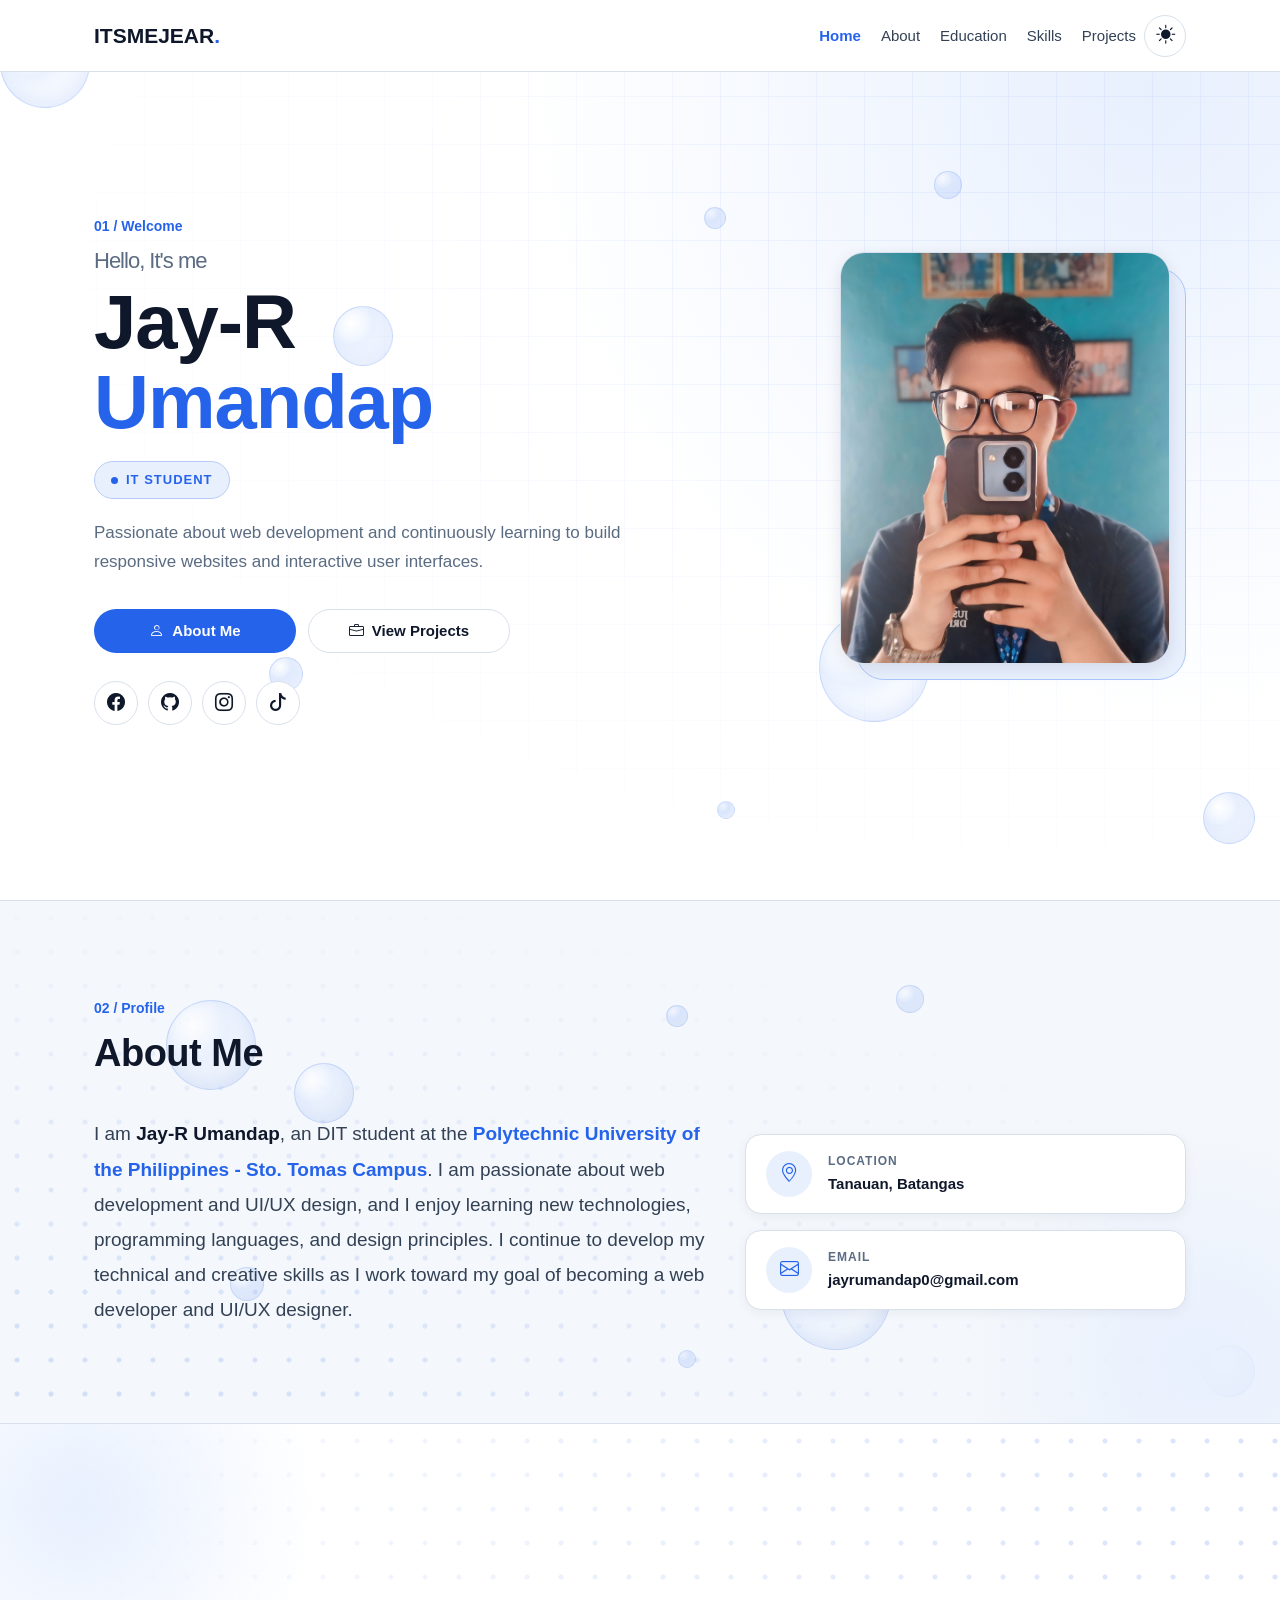
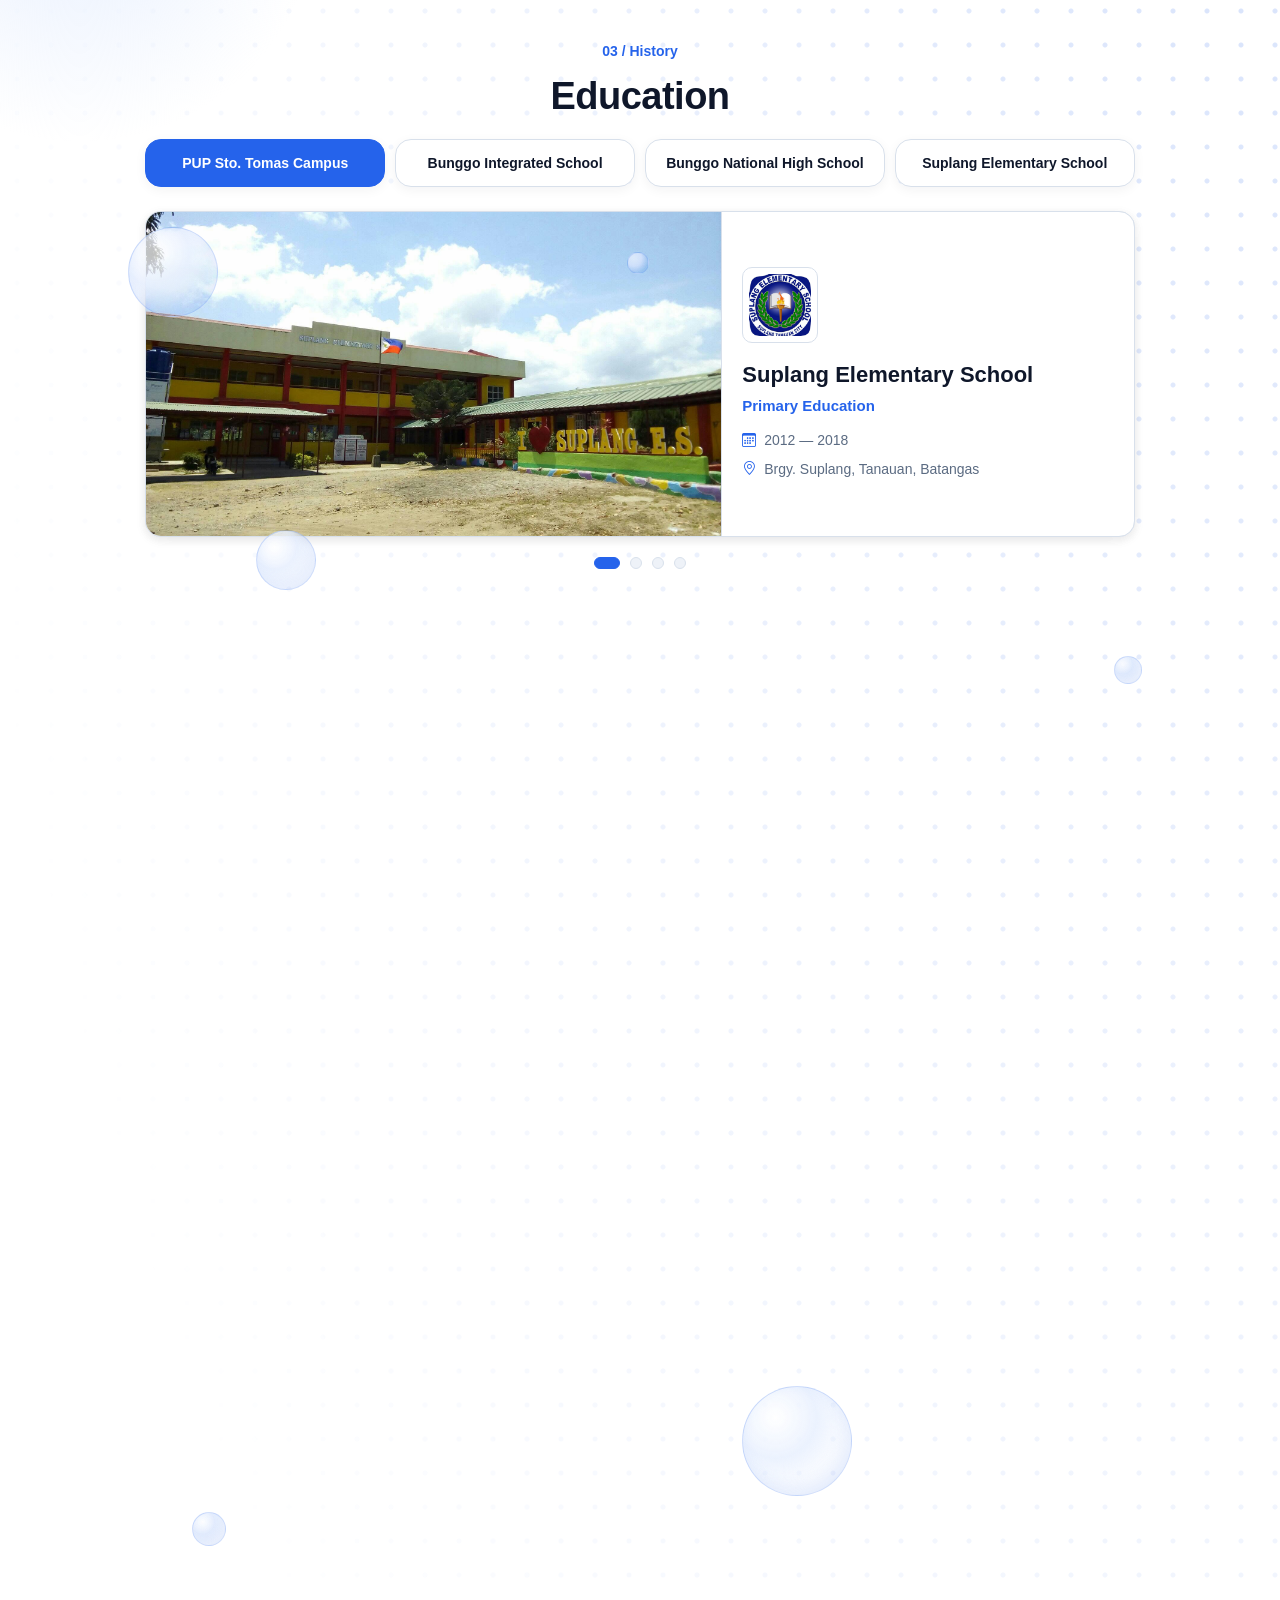
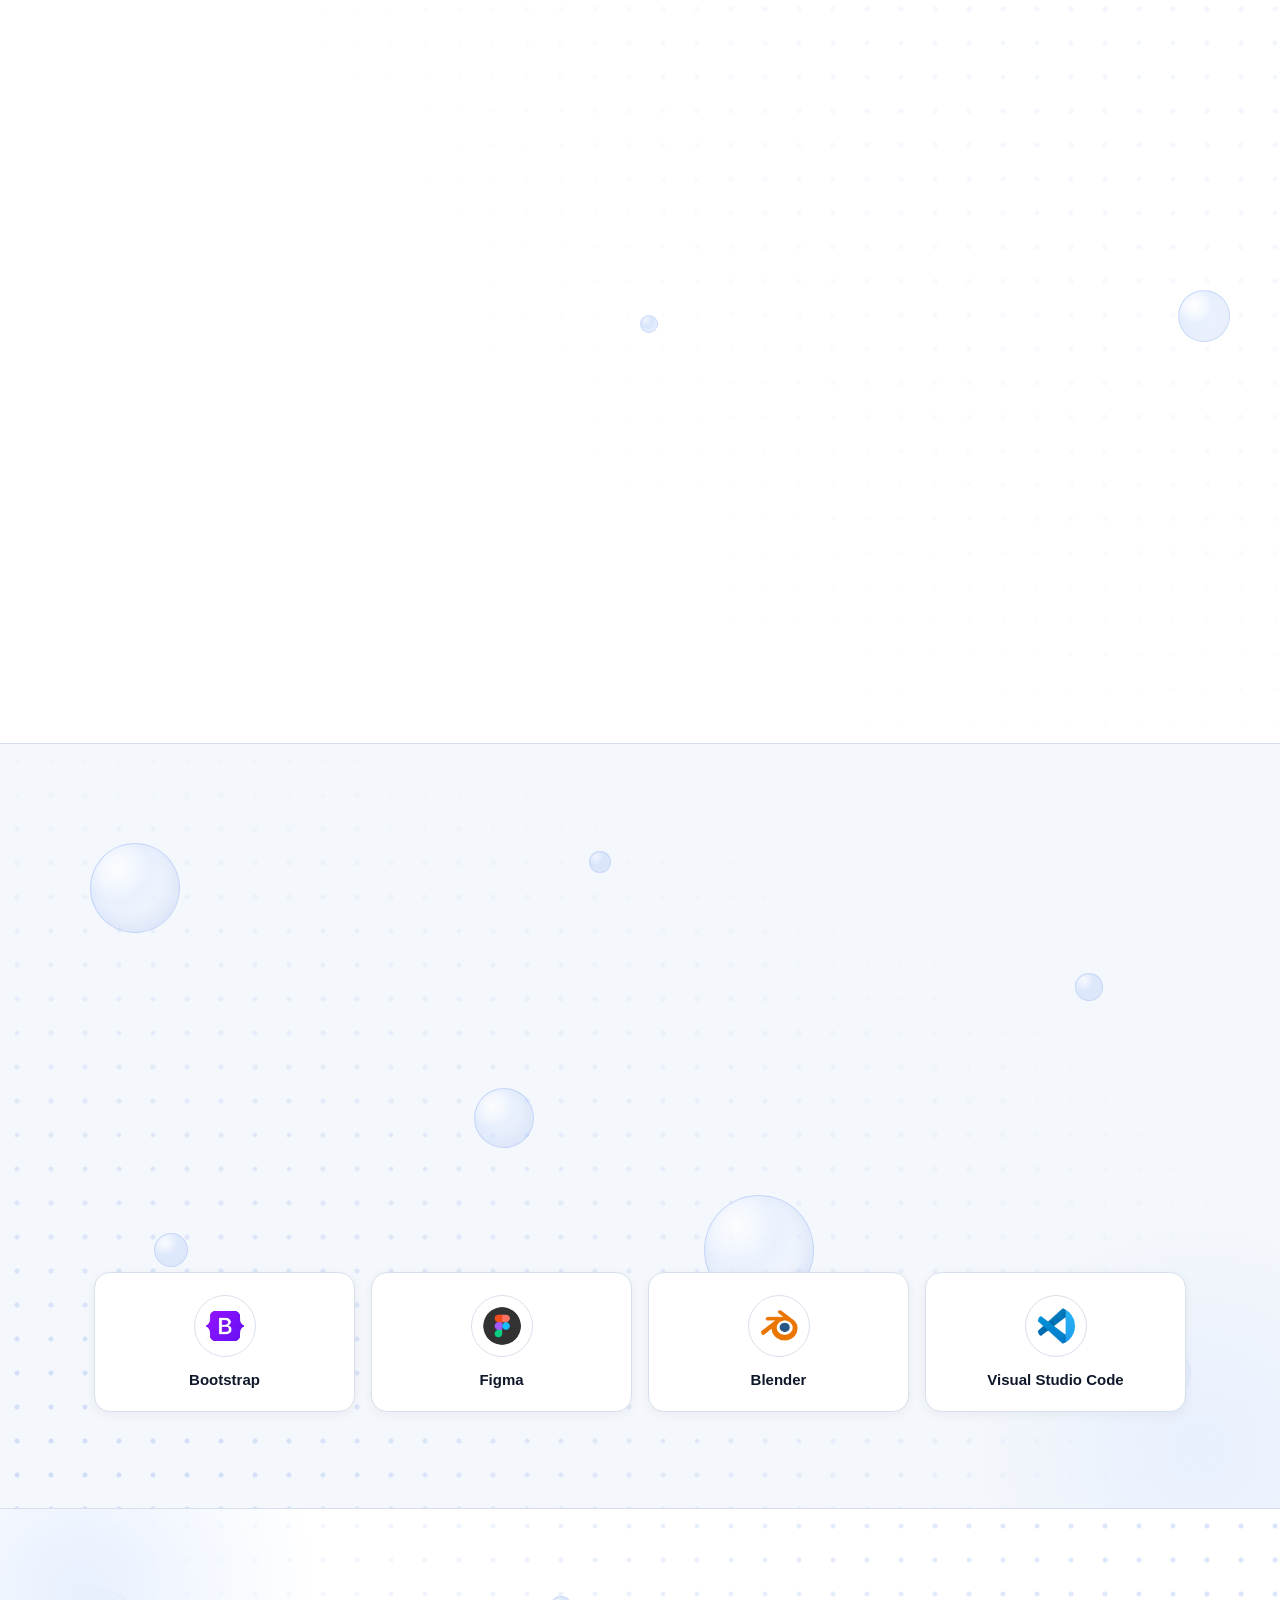
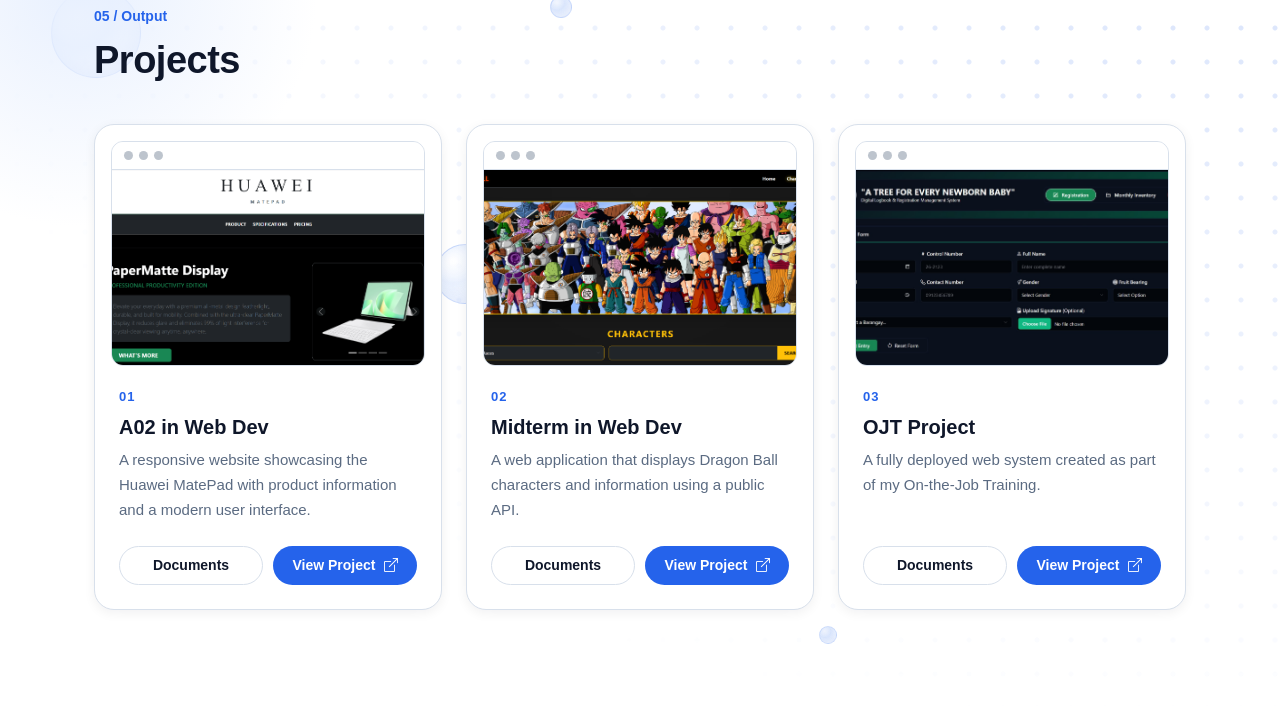
==== commit f5f426ed: "update" ====
--- a/index.html
+++ b/index.html
@@ -8,7 +8,8 @@
     <link rel="icon" type="image/png" href="image/logo.png">
     <link href="https://cdn.jsdelivr.net/npm/bootstrap@5.3.2/dist/css/bootstrap.min.css" rel="stylesheet">
     <link rel="stylesheet" href="https://cdn.jsdelivr.net/npm/bootstrap-icons@1.11.1/font/bootstrap-icons.css">
-    <link href="https://fonts.googleapis.com/css2?family=Plus+Jakarta+Sans:wght@400;500;600;700;800&display=swap" rel="stylesheet">
+    <link href="https://fonts.googleapis.com/css2?family=Plus+Jakarta+Sans:wght@400;500;600;700;800&display=swap"
+        rel="stylesheet">
     <link rel="stylesheet" href="style.css">
 </head>
 
@@ -47,7 +48,8 @@
                         <span class="section-tag">01 / Welcome</span>
                         <h1 class="hero-title">
                             <span class="hero-hello">Hello, It's me</span>
-                            <span class="hero-name"><span class="hero-first">Jay-R</span> <span class="hero-last">Umandap</span></span>
+                            <span class="hero-name"><span class="hero-first">Jay-R</span> <span
+                                    class="hero-last">Umandap</span></span>
                         </h1>
                         <span class="badge-status">IT STUDENT</span>
                         <p class="hero-desc">
@@ -89,10 +91,10 @@
                         <p class="about-text">I am <strong>Jay-R Umandap</strong>, an DIT student at the <span
                                 class="text-accent fw-semibold">Polytechnic University of the Philippines - Sto. Tomas
                                 Campus</span>.
-                            Right now, I am continuously expanding my knowledge in web development by learning new
-                            programming languages, frameworks, and development tools. I enjoy creating clean,
-                            responsive, and user-friendly web experiences while growing my skills to become a
-                            professional web developer.</p>
+                            I am passionate about web development and UI/UX design, and I enjoy learning new
+                            technologies, programming languages, and design principles. I continue to develop my
+                            technical and creative skills as I work toward my goal of becoming a web developer and UI/UX
+                            designer.</p>
                     </div>
                     <div class="col-12 col-lg-5">
                         <div class="d-flex flex-column gap-3">
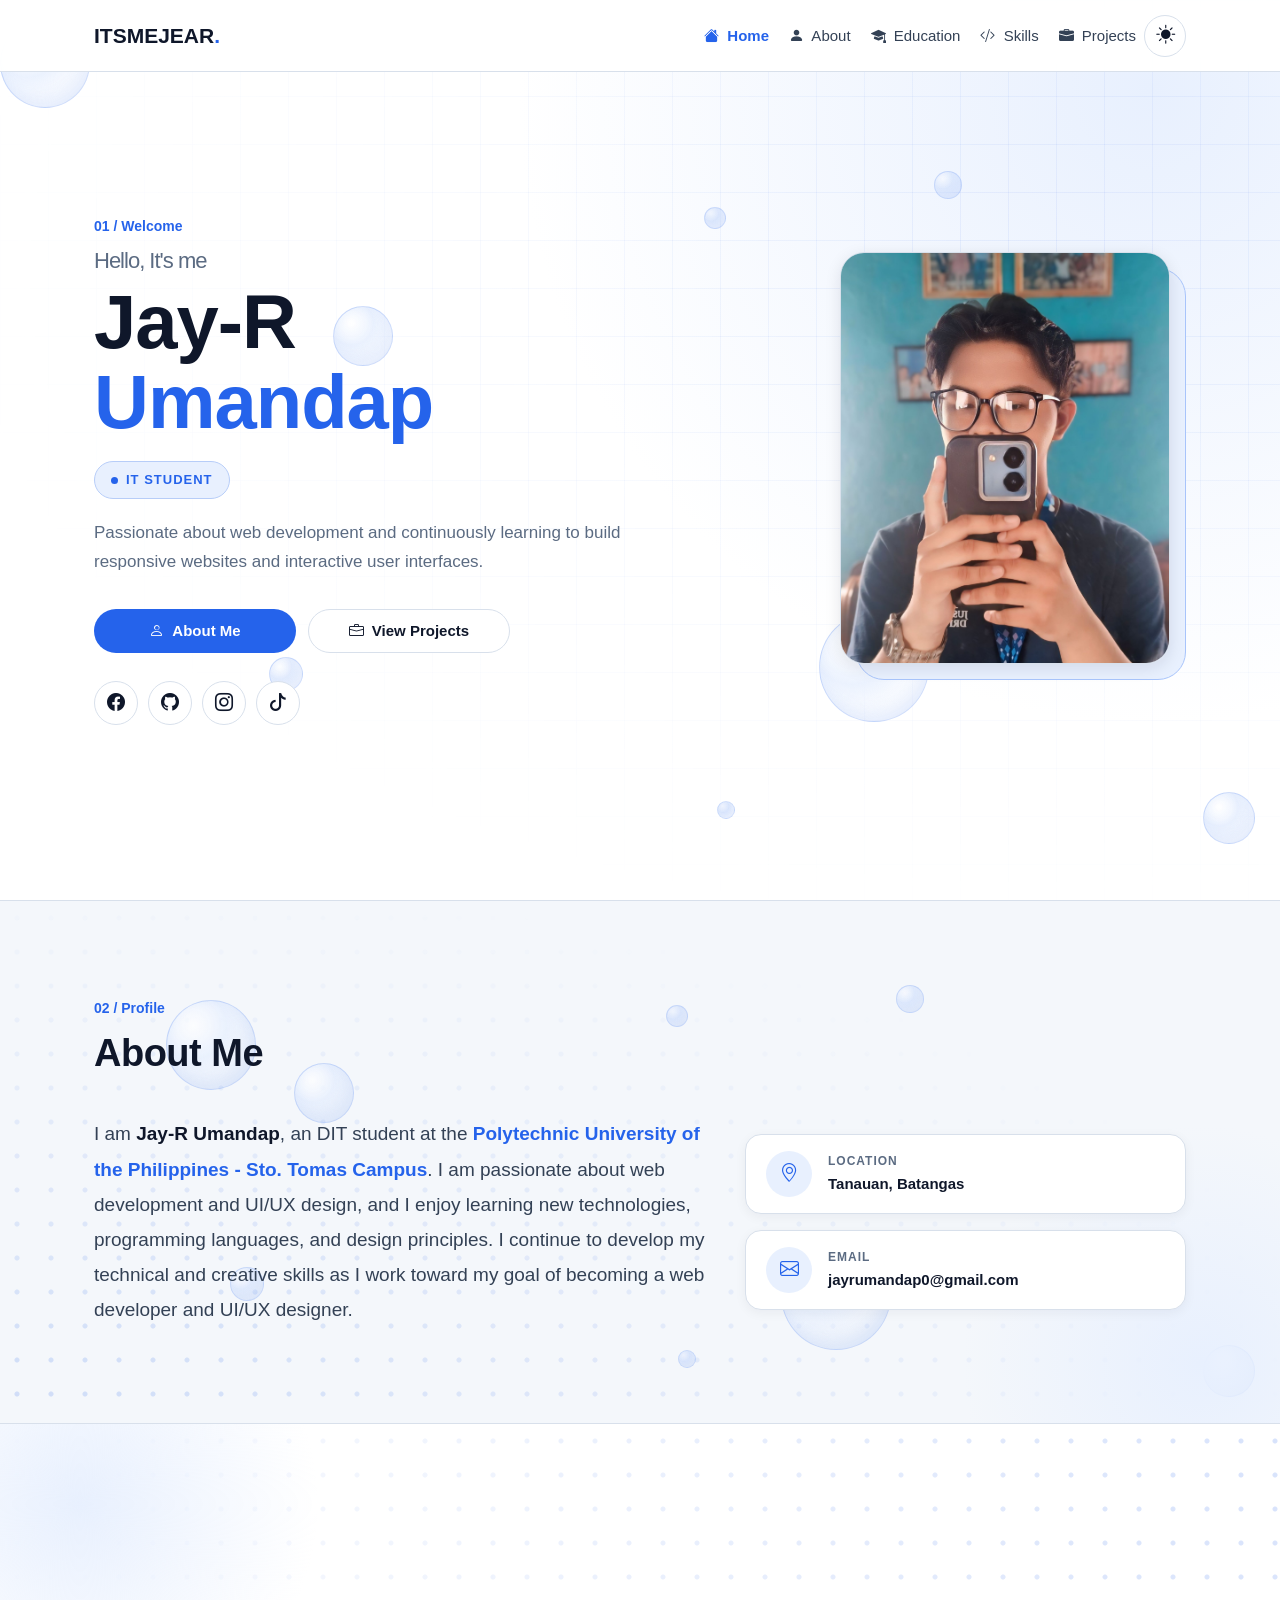
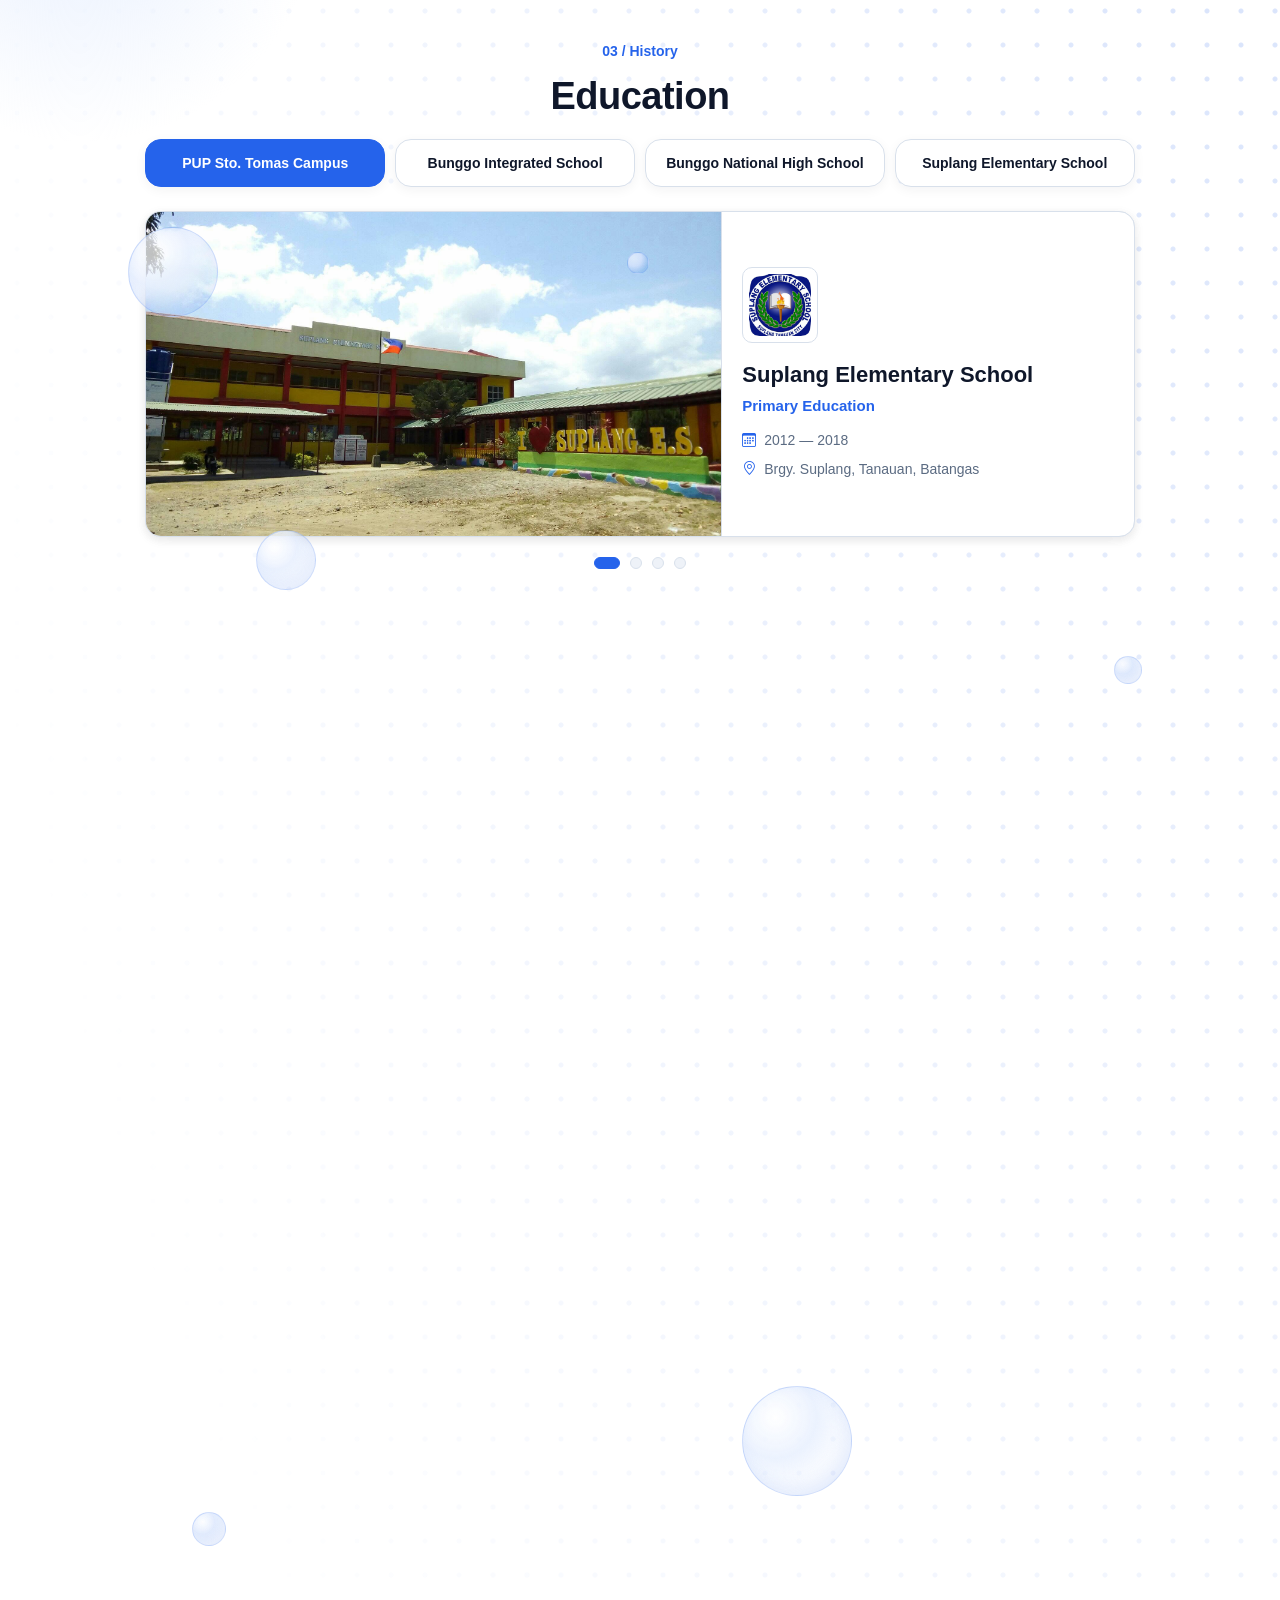
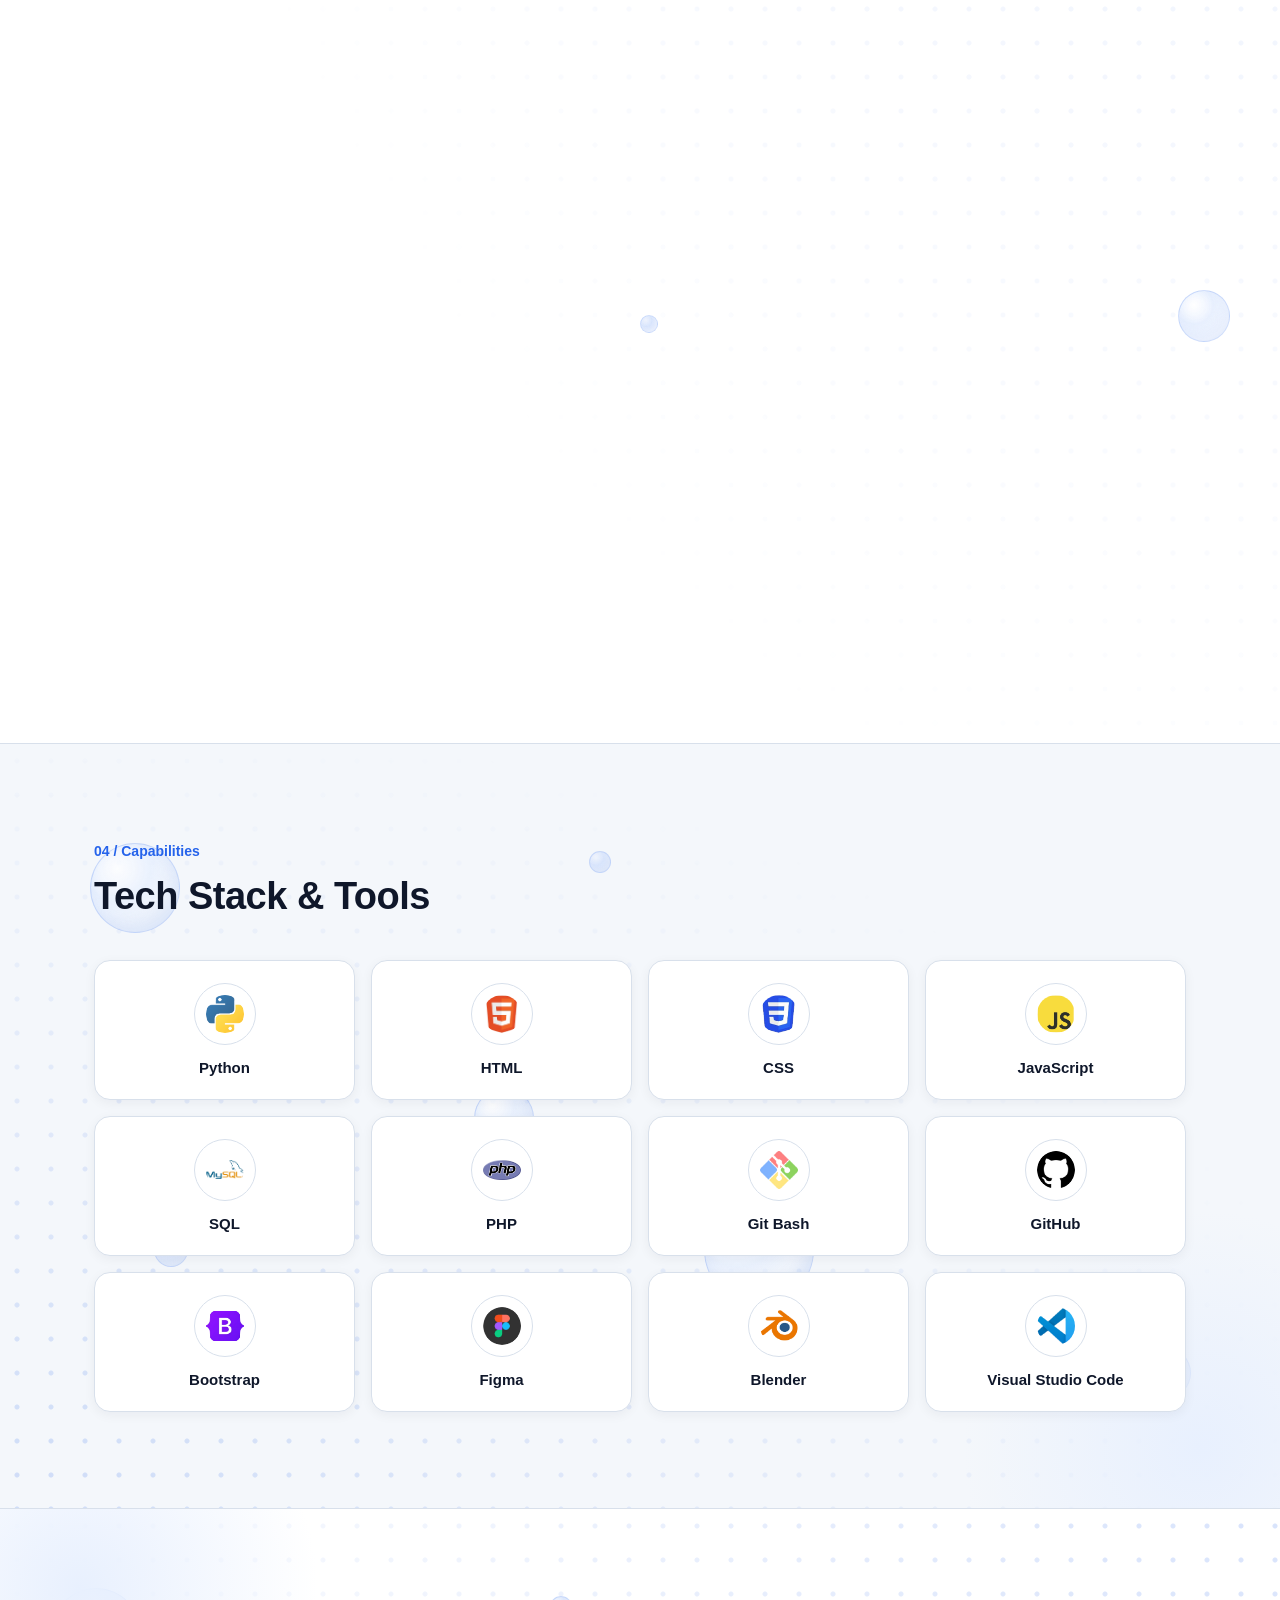
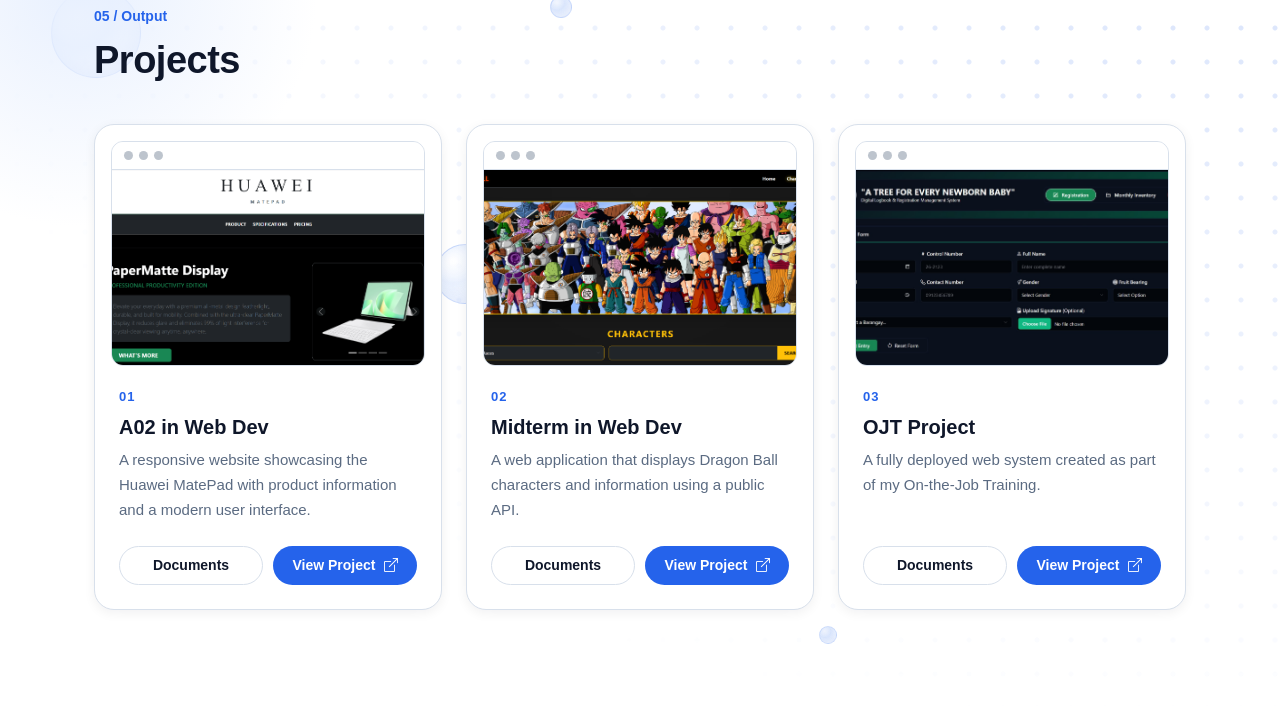
==== commit e9cad2ed: "update" ====
--- a/index.html
+++ b/index.html
@@ -30,11 +30,22 @@
             </div>
             <div class="collapse navbar-collapse order-lg-2" id="siteNavFields">
                 <ul class="navbar-nav ms-auto gap-lg-1">
-                    <li class="nav-item"><a class="nav-link" href="#home">Home</a></li>
-                    <li class="nav-item"><a class="nav-link" href="#about">About</a></li>
-                    <li class="nav-item"><a class="nav-link" href="#education">Education</a></li>
-                    <li class="nav-item"><a class="nav-link" href="#skills">Skills</a></li>
-                    <li class="nav-item"><a class="nav-link" href="#projects">Projects</a></li>
+                    <li class="nav-item">
+                        <a class="nav-link active" href="#home"><i class="bi bi-house-fill me-1"></i> Home</a>
+                    </li>
+                    <li class="nav-item">
+                        <a class="nav-link" href="#about"><i class="bi bi-person-fill me-1"></i> About</a>
+                    </li>
+                    <li class="nav-item">
+                        <a class="nav-link" href="#education"><i class="bi bi-mortarboard-fill me-1"></i>
+                            Education</a> 
+                    </li>
+                    <li class="nav-item">
+                        <a class="nav-link" href="#skills"><i class="bi bi-code-slash me-1"></i> Skills</a>
+                    </li>
+                    <li class="nav-item">
+                        <a class="nav-link" href="#projects"><i class="bi bi-briefcase-fill me-1"></i> Projects</a>
+                    </li>
                 </ul>
             </div>
         </div>
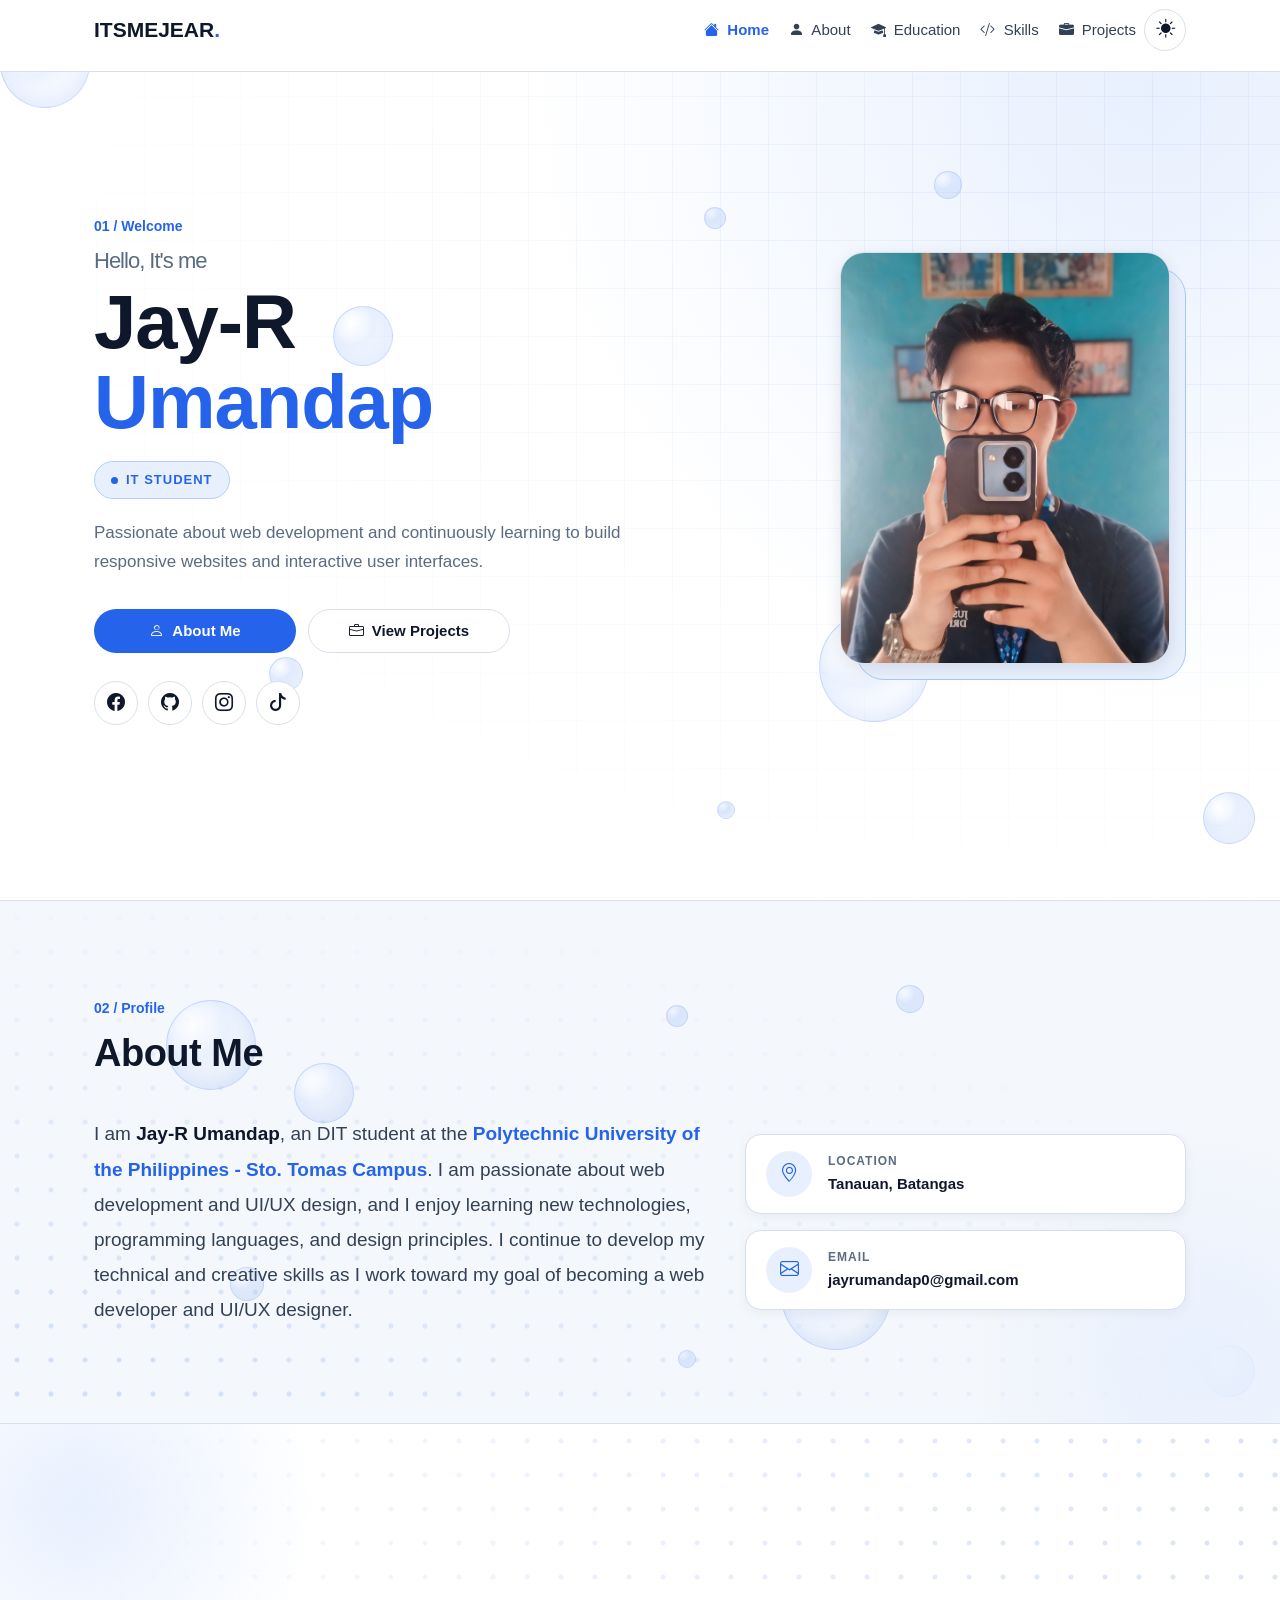
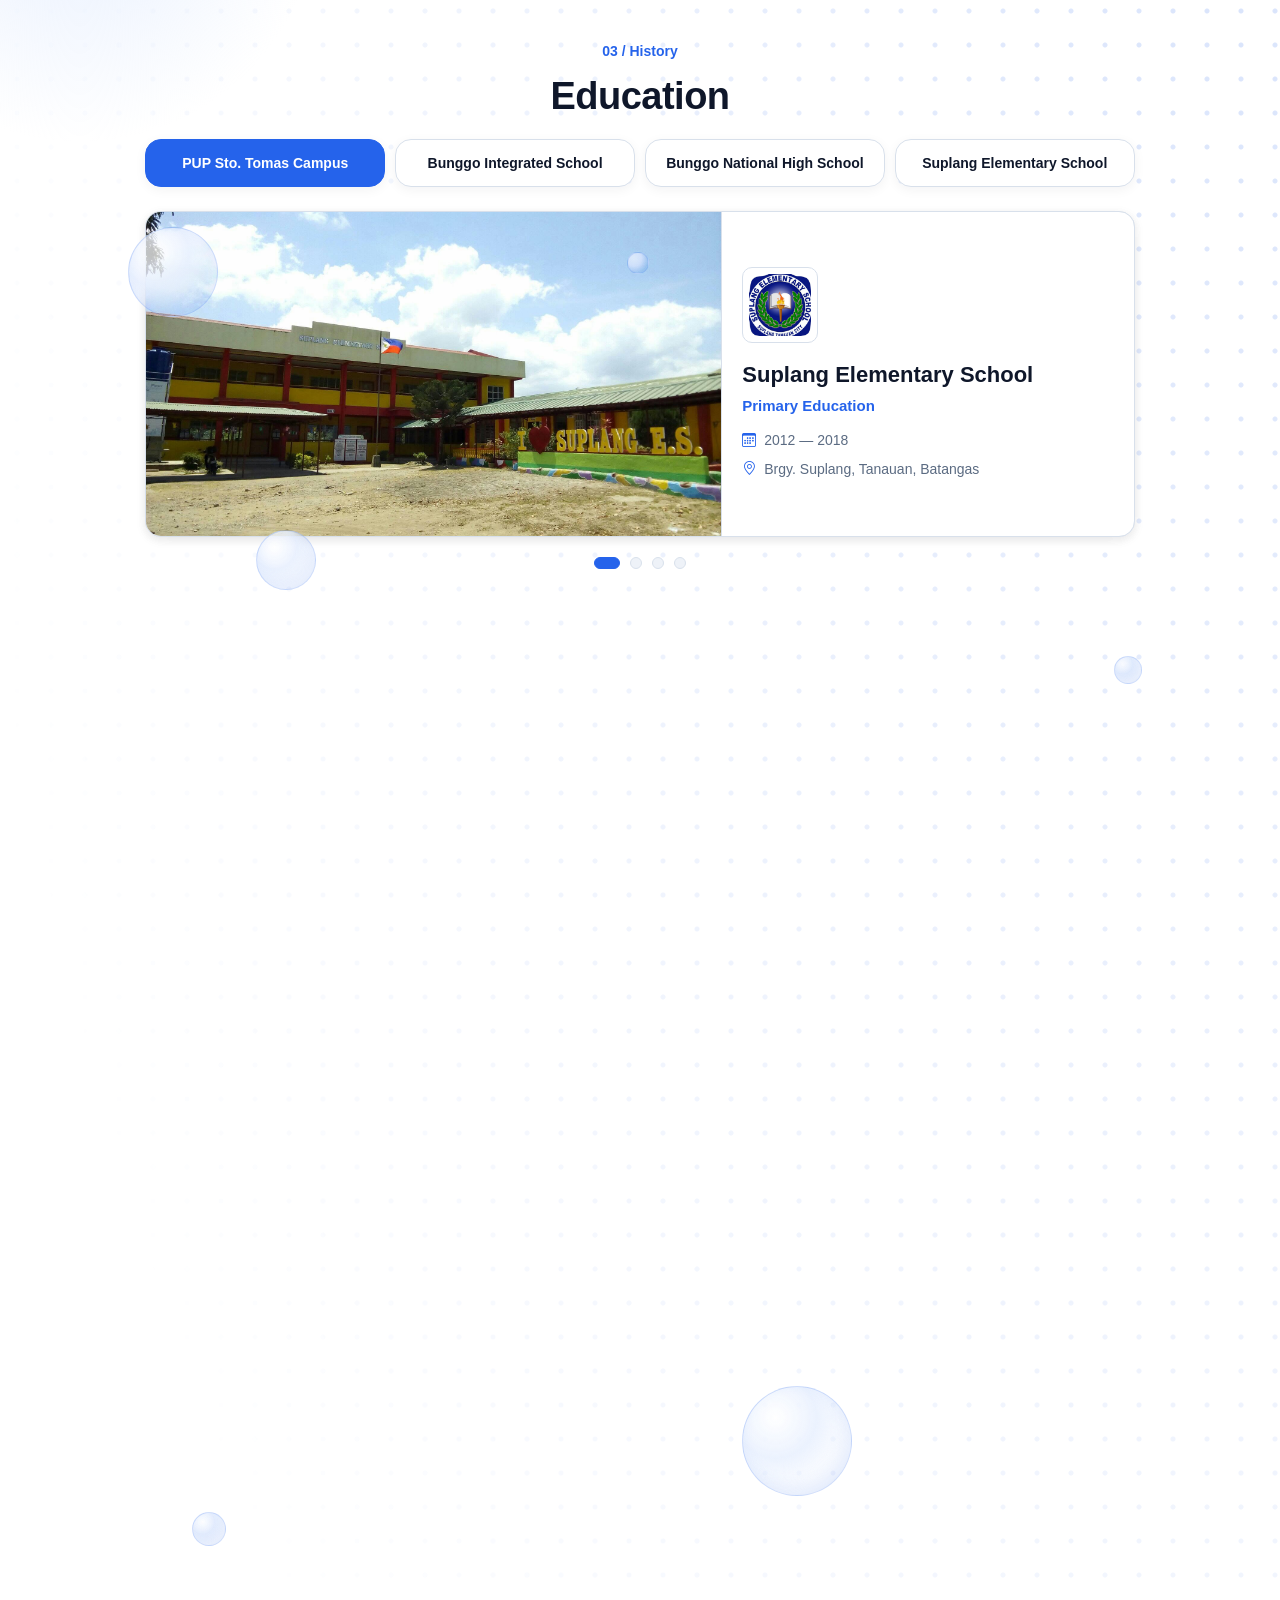
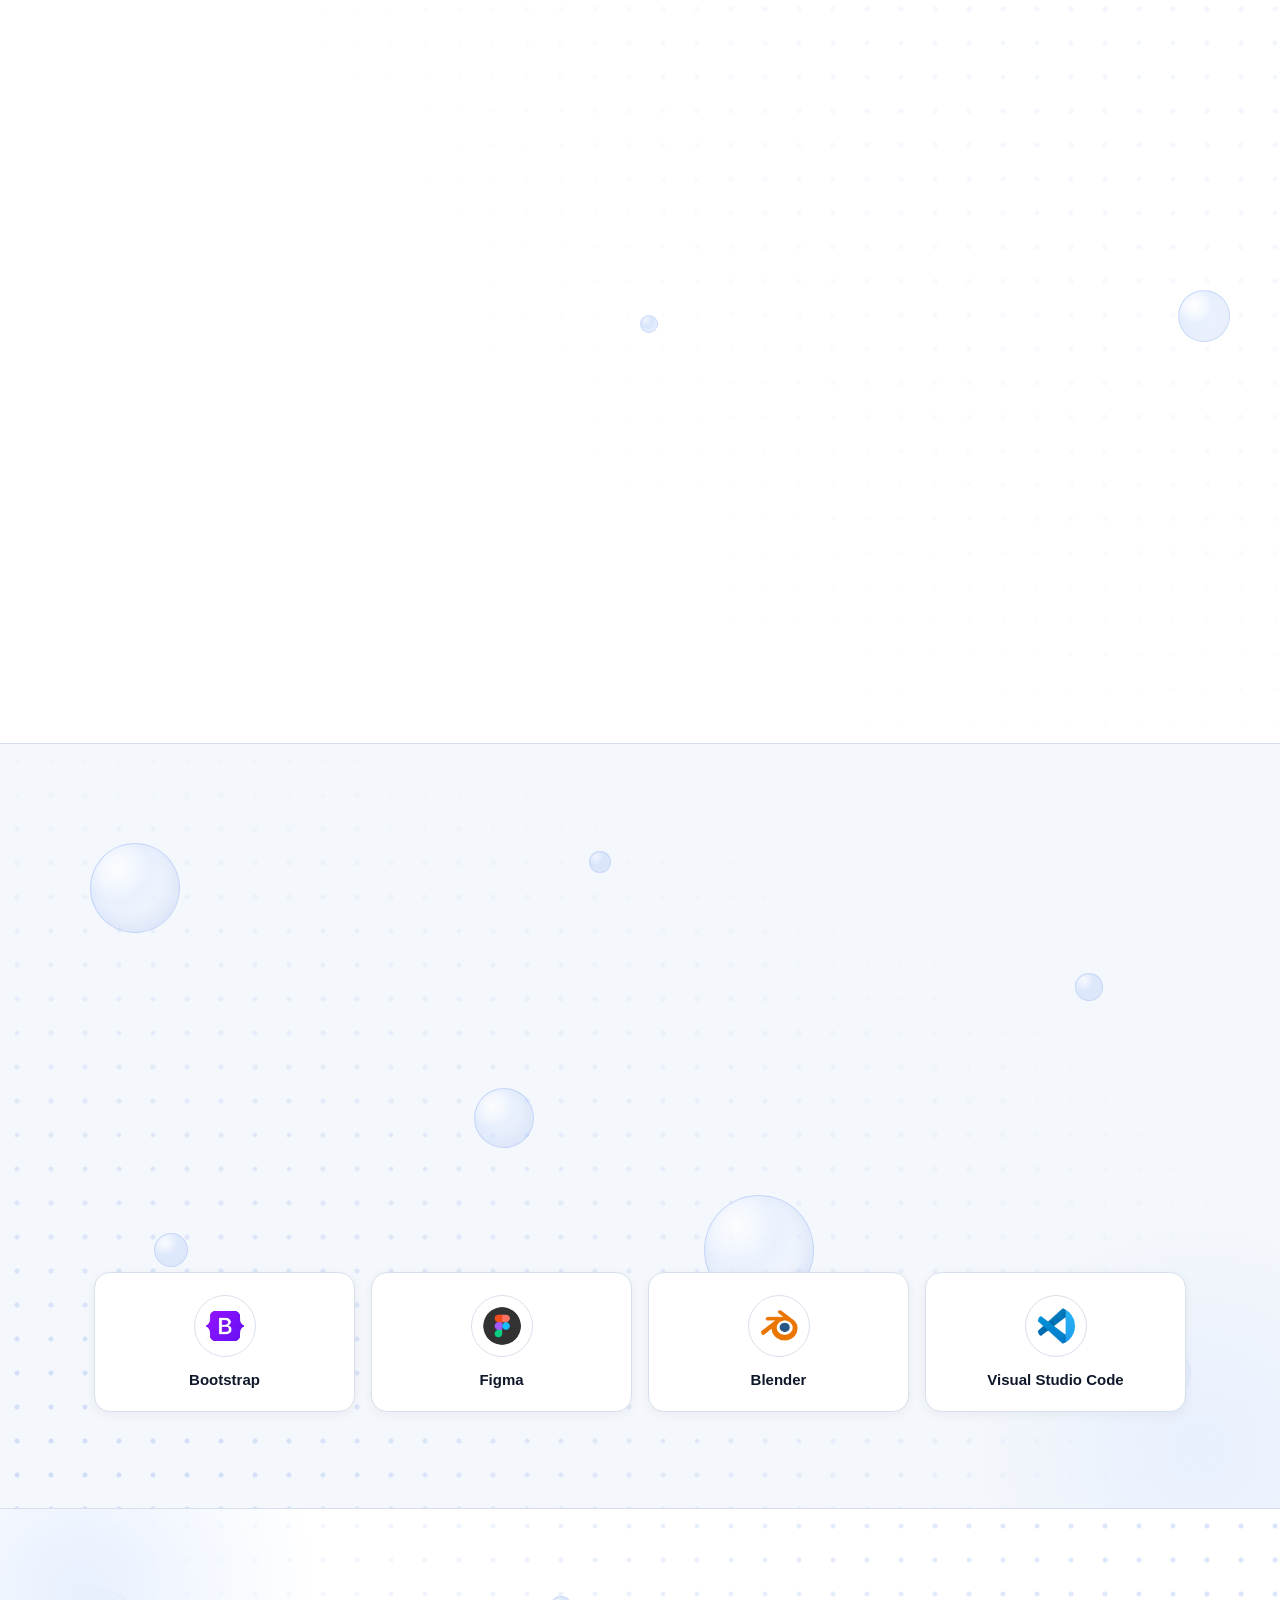
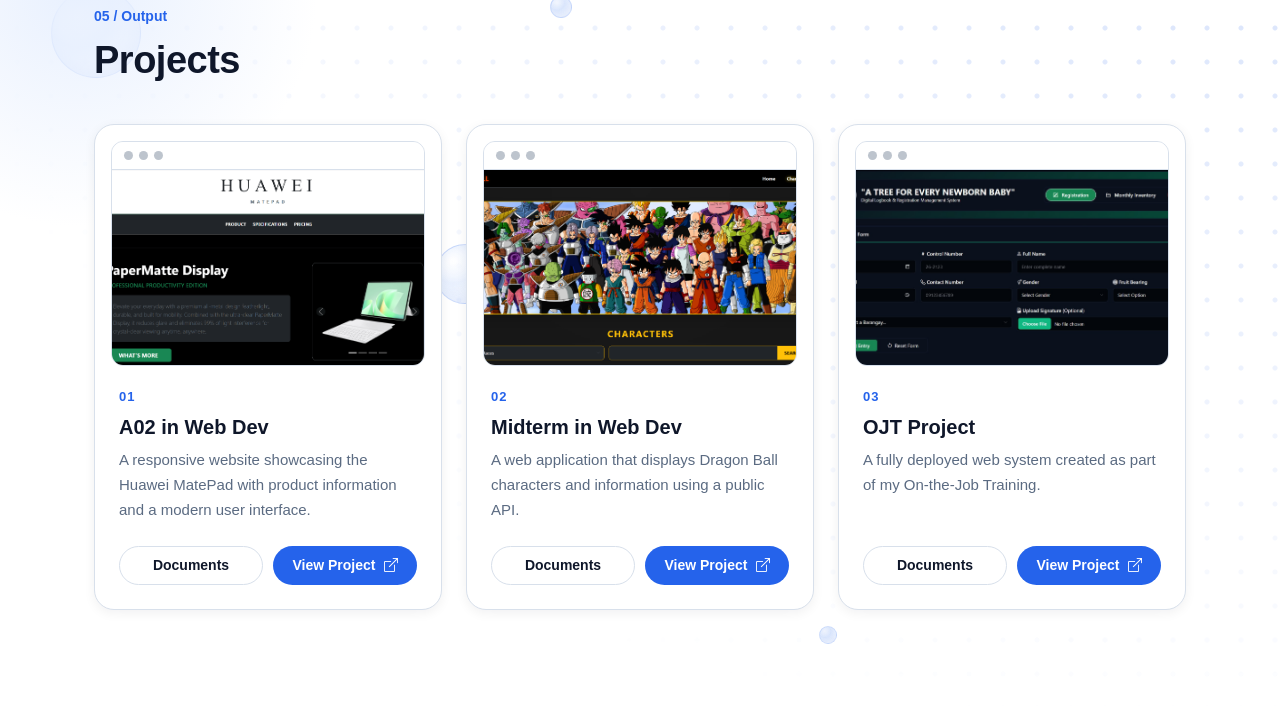
==== commit 28dcf777: "new" ====
--- a/index.html
+++ b/index.html
@@ -15,18 +15,13 @@
 
 <body>
 
-    <nav class="navbar navbar-expand-lg fixed-top navbar-custom" id="siteNavbar">
+    <nav class="navbar navbar-expand-lg fixed-top navbar-custom d-none d-lg-block" id="siteNavbar">
         <div class="container">
             <a class="navbar-brand-signature" href="#home">ITSMEJEAR<span>.</span></a>
             <div class="d-flex align-items-center gap-2 order-lg-3">
                 <button class="icon-btn" id="themeToggle" type="button" aria-label="Toggle Interface Theme">
                     <i class="bi bi-moon-stars-fill"></i>
                 </button>
-                <button class="icon-btn d-lg-none" type="button" data-bs-toggle="collapse"
-                    data-bs-target="#siteNavFields" aria-controls="siteNavFields" aria-expanded="false"
-                    aria-label="Toggle navigation">
-                    <i class="bi bi-list"></i>
-                </button>
             </div>
             <div class="collapse navbar-collapse order-lg-2" id="siteNavFields">
                 <ul class="navbar-nav ms-auto gap-lg-1">
@@ -38,7 +33,7 @@
                     </li>
                     <li class="nav-item">
                         <a class="nav-link" href="#education"><i class="bi bi-mortarboard-fill me-1"></i>
-                            Education</a> 
+                            Education</a>
                     </li>
                     <li class="nav-item">
                         <a class="nav-link" href="#skills"><i class="bi bi-code-slash me-1"></i> Skills</a>
@@ -49,6 +44,27 @@
                 </ul>
             </div>
         </div>
+    </nav>
+
+    <nav class="mobile-bottom-nav d-flex d-lg-none" id="mobileBottomNav">
+        <a href="#home" class="mobile-nav-link active" aria-label="Home">
+            <i class="bi bi-house-fill"></i>
+        </a>
+        <a href="#about" class="mobile-nav-link" aria-label="About">
+            <i class="bi bi-person-fill"></i>
+        </a>
+        <a href="#education" class="mobile-nav-link" aria-label="Education">
+            <i class="bi bi-mortarboard-fill"></i>
+        </a>
+        <a href="#skills" class="mobile-nav-link" aria-label="Skills">
+            <i class="bi bi-code-slash"></i>
+        </a>
+        <a href="#projects" class="mobile-nav-link" aria-label="Projects">
+            <i class="bi bi-briefcase-fill"></i>
+        </a>
+        <button class="mobile-nav-link theme-btn-mobile" id="themeToggleMobile" type="button" aria-label="Toggle Theme">
+            <i class="bi bi-moon-stars-fill"></i>
+        </button>
     </nav>
 
     <main>
--- a/style.css
+++ b/style.css
@@ -4,7 +4,7 @@
 @import url('skills.css');
 @import url('projects.css');
 
-* {
+*, *::before, *::after {
     box-sizing: border-box;
 }
 
@@ -38,18 +38,24 @@
 }
 
 .container {
+    padding-left: 20px;
     padding-right: 20px;
-    padding-left: 20px;
 }
 
 .text-accent {
     color: #2563eb;
 }
 
-.btn-ui {
+/* Buttons & Icons */
+.btn-ui, .icon-btn {
     display: inline-flex;
     align-items: center;
     justify-content: center;
+    cursor: pointer;
+    transition: 0.2s ease;
+}
+
+.btn-ui {
     gap: 8px;
     padding: 12px 24px;
     border: 1px solid transparent;
@@ -59,8 +65,6 @@
     line-height: 1.2;
     white-space: nowrap;
     text-decoration: none;
-    cursor: pointer;
-    transition: 0.2s ease;
 }
 
 .btn-ui-solid {
@@ -80,7 +84,7 @@
     color: #0f172a;
 }
 
-.btn-ui-outline:hover {
+.btn-ui-outline:hover, .icon-btn:hover {
     border-color: #2563eb;
     color: #2563eb;
     transform: translateY(-2px);
@@ -94,9 +98,6 @@
 }
 
 .icon-btn {
-    display: inline-flex;
-    align-items: center;
-    justify-content: center;
     width: 42px;
     height: 42px;
     border: 1px solid #d8e0eb;
@@ -104,15 +105,9 @@
     background-color: #ffffff;
     color: #0f172a;
     font-size: 19px;
-    cursor: pointer;
-    transition: 0.2s ease;
-}
-
-.icon-btn:hover {
-    border-color: #2563eb;
-    color: #2563eb;
-}
-
+}
+
+/* Navbar */
 .navbar-custom {
     min-height: 72px;
     padding: 8px 0;
@@ -152,6 +147,56 @@
     font-weight: 600;
 }
 
+/* Mobile Bottom Nav */
+.mobile-bottom-nav {
+    position: fixed;
+    bottom: 20px;
+    left: 50%;
+    transform: translateX(-50%);
+    width: calc(100% - 32px);
+    max-width: 400px;
+    background: rgba(255, 255, 255, 0.88);
+    backdrop-filter: blur(16px);
+    -webkit-backdrop-filter: blur(16px);
+    border: 1px solid rgba(216, 224, 235, 0.8);
+    border-radius: 35px;
+    display: flex;
+    justify-content: space-around;
+    align-items: center;
+    padding: 8px 14px;
+    z-index: 1050;
+    box-shadow: 0 10px 25px rgba(0, 0, 0, 0.1);
+    transition: transform 0.35s cubic-bezier(0.4, 0, 0.2, 1), opacity 0.35s ease;
+}
+
+.mobile-bottom-nav.nav-hidden {
+    transform: translate(-50%, 130%);
+    opacity: 0;
+    pointer-events: none;
+}
+
+.mobile-nav-link {
+    color: #64748b;
+    font-size: 1.3rem;
+    width: 44px;
+    height: 44px;
+    border-radius: 50%;
+    display: flex;
+    align-items: center;
+    justify-content: center;
+    text-decoration: none;
+    transition: all 0.2s ease;
+    border: none;
+    background: transparent;
+}
+
+.mobile-nav-link:hover,
+.mobile-nav-link.active {
+    color: #2563eb;
+    background-color: rgba(37, 99, 235, 0.12);
+}
+
+/* Bubbles & Animations */
 .bubbles {
     position: absolute;
     inset: 0;
@@ -164,38 +209,21 @@
     position: absolute;
     border: 1px solid rgba(37, 99, 235, 0.25);
     border-radius: 50%;
-    background: radial-gradient(
-        circle at 30% 28%,
-        rgba(255, 255, 255, 0.85),
-        #e8f0fe 38%,
-        transparent 72%
-    );
+    background: radial-gradient(circle at 30% 28%, rgba(255, 255, 255, 0.85), #e8f0fe 38%, transparent 72%);
     box-shadow: inset -6px -8px 16px rgba(37, 99, 235, 0.14);
     opacity: 0.85;
     animation: bubble-float 11s ease-in-out infinite alternate;
 }
 
 @keyframes bubble-float {
-    0% {
-        transform: translate(0, 0) scale(1);
-    }
-    50% {
-        transform: translate(14px, -34px) scale(1.06);
-    }
-    100% {
-        transform: translate(-10px, -70px) scale(0.96);
-    }
+    0% { transform: translate(0, 0) scale(1); }
+    50% { transform: translate(14px, -34px) scale(1.06); }
+    100% { transform: translate(-10px, -70px) scale(0.96); }
 }
 
 @keyframes rise {
-    from {
-        opacity: 0;
-        transform: translateY(16px);
-    }
-    to {
-        opacity: 1;
-        transform: translateY(0);
-    }
+    from { opacity: 0; transform: translateY(16px); }
+    to { opacity: 1; transform: translateY(0); }
 }
 
 .reveal {
@@ -217,32 +245,11 @@
     transform: translateY(0);
 }
 
+/* Media Queries */
 @media (min-width: 576px) {
     .container {
+        padding-left: 24px;
         padding-right: 24px;
-        padding-left: 24px;
-    }
-}
-
-@media (max-width: 991.98px) {
-    .navbar-collapse {
-        margin-top: 12px;
-        padding: 8px;
-        background-color: #ffffff;
-        border: 1px solid #d8e0eb;
-        border-radius: 16px;
-    }
-    .navbar-custom .nav-link {
-        padding: 12px 16px;
-    }
-    .navbar-custom .nav-link.active {
-        background-color: transparent;
-    }
-}
-
-@media (min-width: 992px) {
-    .navbar-custom .nav-link.active::after {
-        display: none;
     }
 }
 
@@ -251,6 +258,9 @@
         max-width: 64px;
         max-height: 64px;
     }
+    html {
+        scroll-padding-top: 20px;
+    }
 }
 
 @media (min-width: 1600px) {
@@ -263,9 +273,7 @@
     html {
         scroll-behavior: auto;
     }
-    *,
-    *::before,
-    *::after {
+    *, *::before, *::after {
         animation: none !important;
         transition-duration: 0.01ms !important;
     }
@@ -275,6 +283,7 @@
     }
 }
 
+/* Dark Theme */
 [data-theme="dark"] body {
     background-color: #0b1220;
     color: #cbd5e1;
@@ -316,18 +325,19 @@
     background-color: transparent;
 }
 
-@media (min-width: 992px) {
-    [data-theme="dark"] .navbar-collapse {
-        background-color: transparent !important;
-        border: none !important;
-    }
-}
-
-@media (max-width: 991.98px) {
-    [data-theme="dark"] .navbar-collapse {
-        background-color: #131d31;
-        border-color: #243049;
-    }
+[data-theme="dark"] .mobile-bottom-nav {
+    background: rgba(19, 29, 49, 0.88);
+    border-color: rgba(36, 48, 73, 0.8);
+}
+
+[data-theme="dark"] .mobile-nav-link {
+    color: #94a3b8;
+}
+
+[data-theme="dark"] .mobile-nav-link:hover,
+[data-theme="dark"] .mobile-nav-link.active {
+    color: #60a5fa;
+    background-color: rgba(96, 165, 250, 0.15);
 }
 
 [data-theme="dark"] .btn-ui-solid {
@@ -362,11 +372,6 @@
 
 [data-theme="dark"] .bubble {
     border-color: rgba(96, 165, 250, 0.28);
-    background: radial-gradient(
-        circle at 30% 28%,
-        rgba(255, 255, 255, 0.18),
-        #1a2640 40%,
-        transparent 72%
-    );
+    background: radial-gradient(circle at 30% 28%, rgba(255, 255, 255, 0.18), #1a2640 40%, transparent 72%);
     opacity: 0.7;
 }
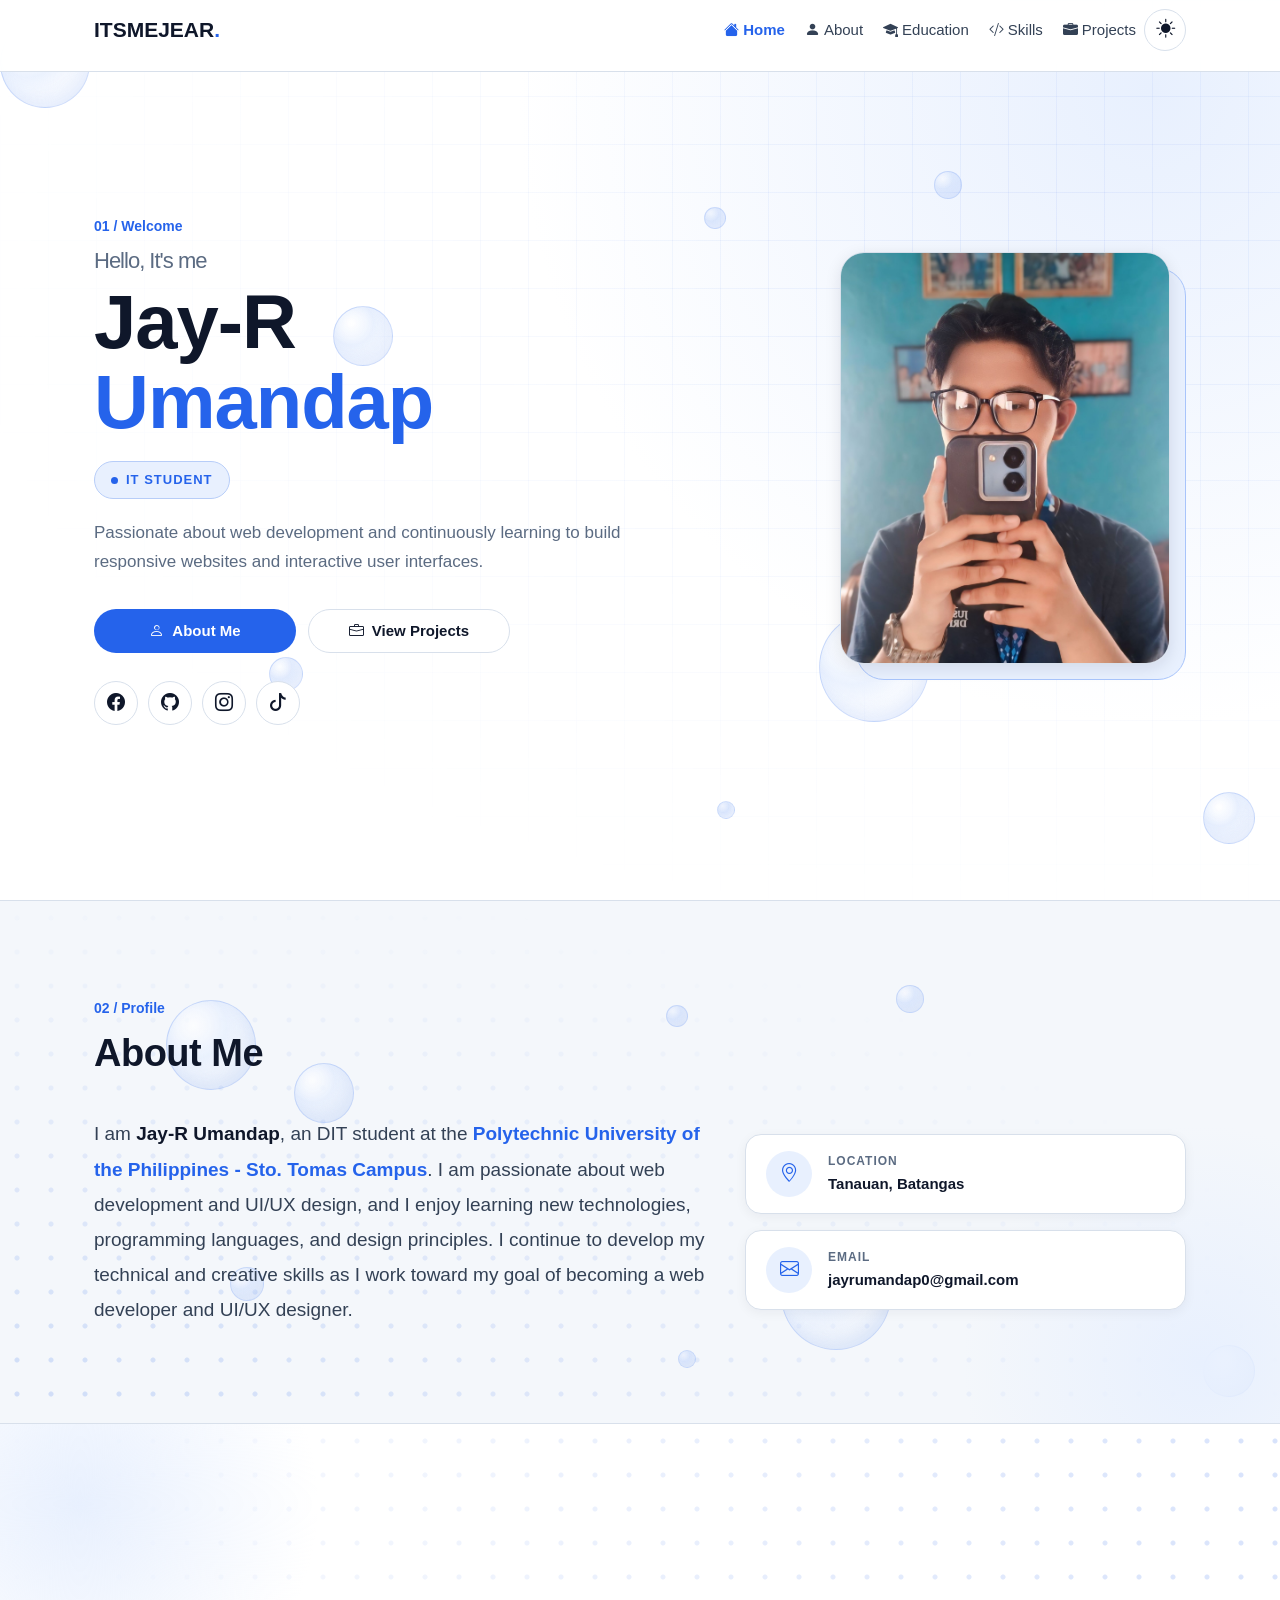
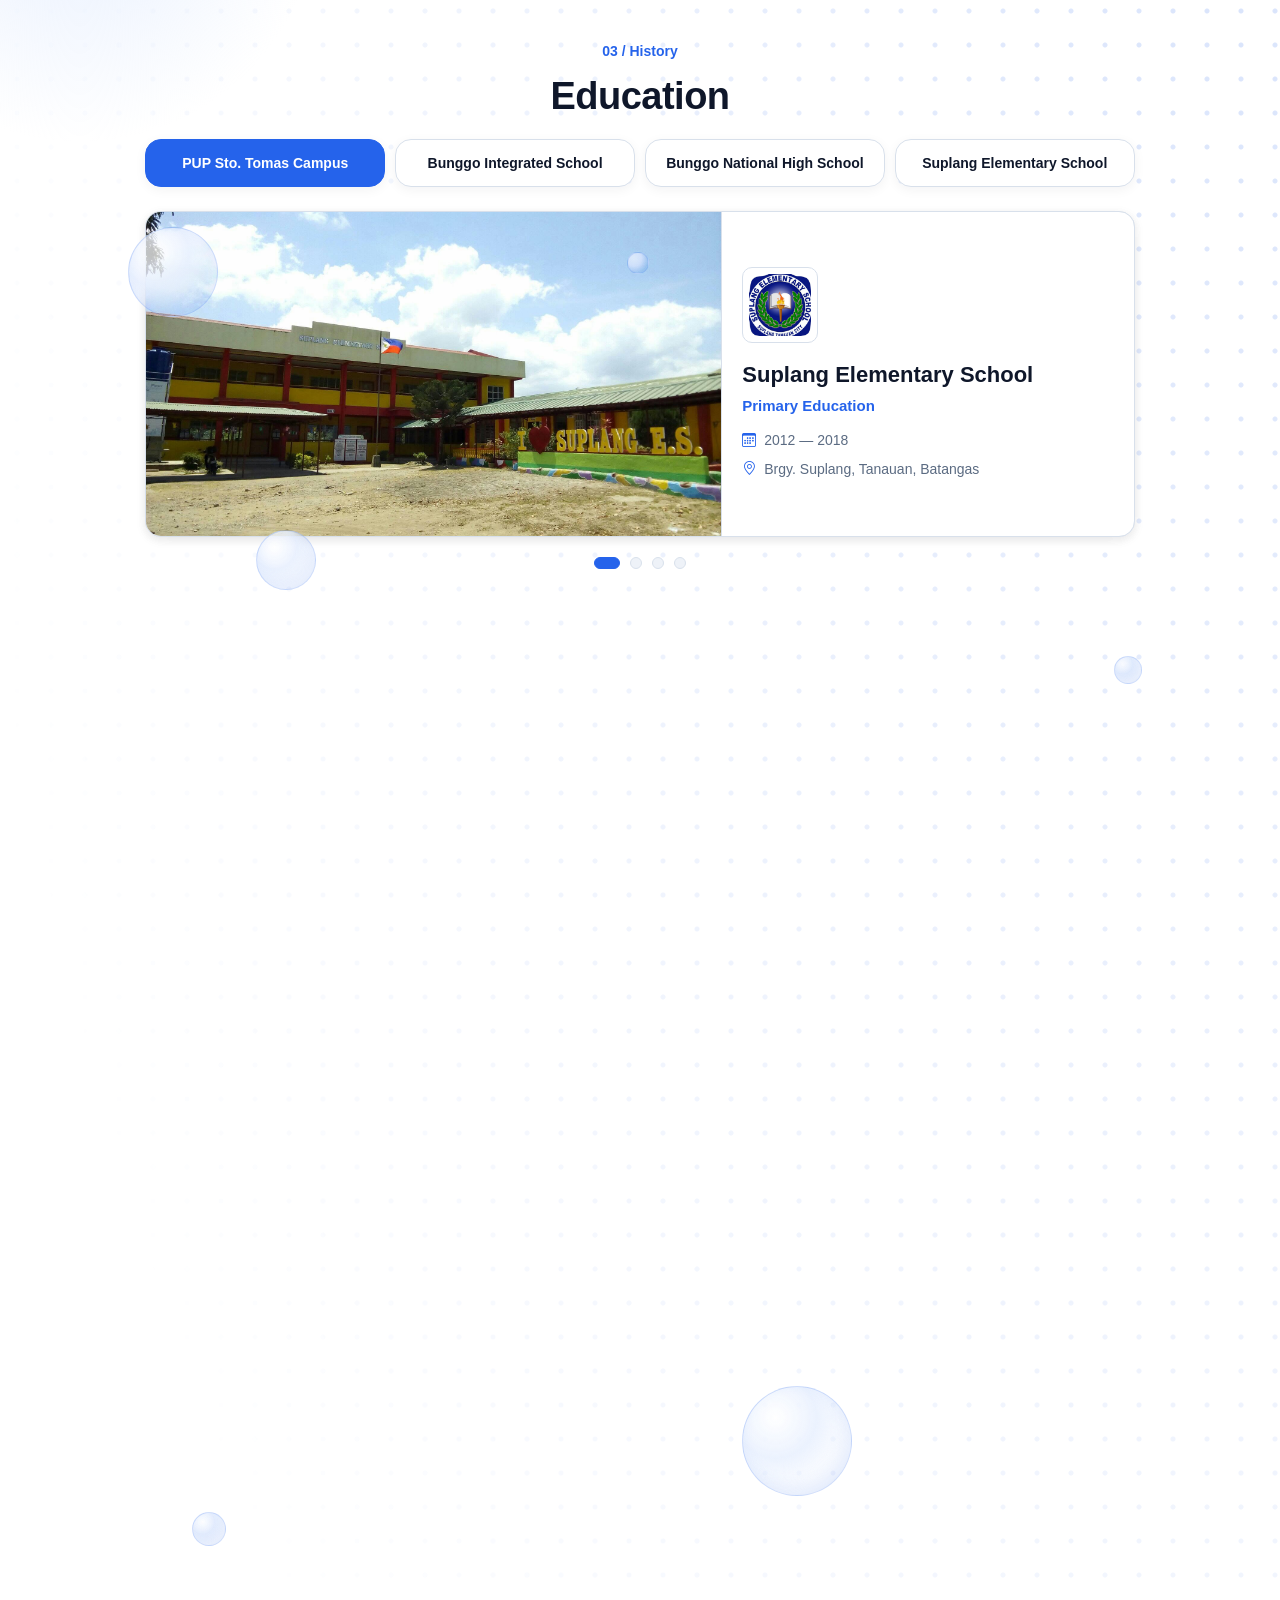
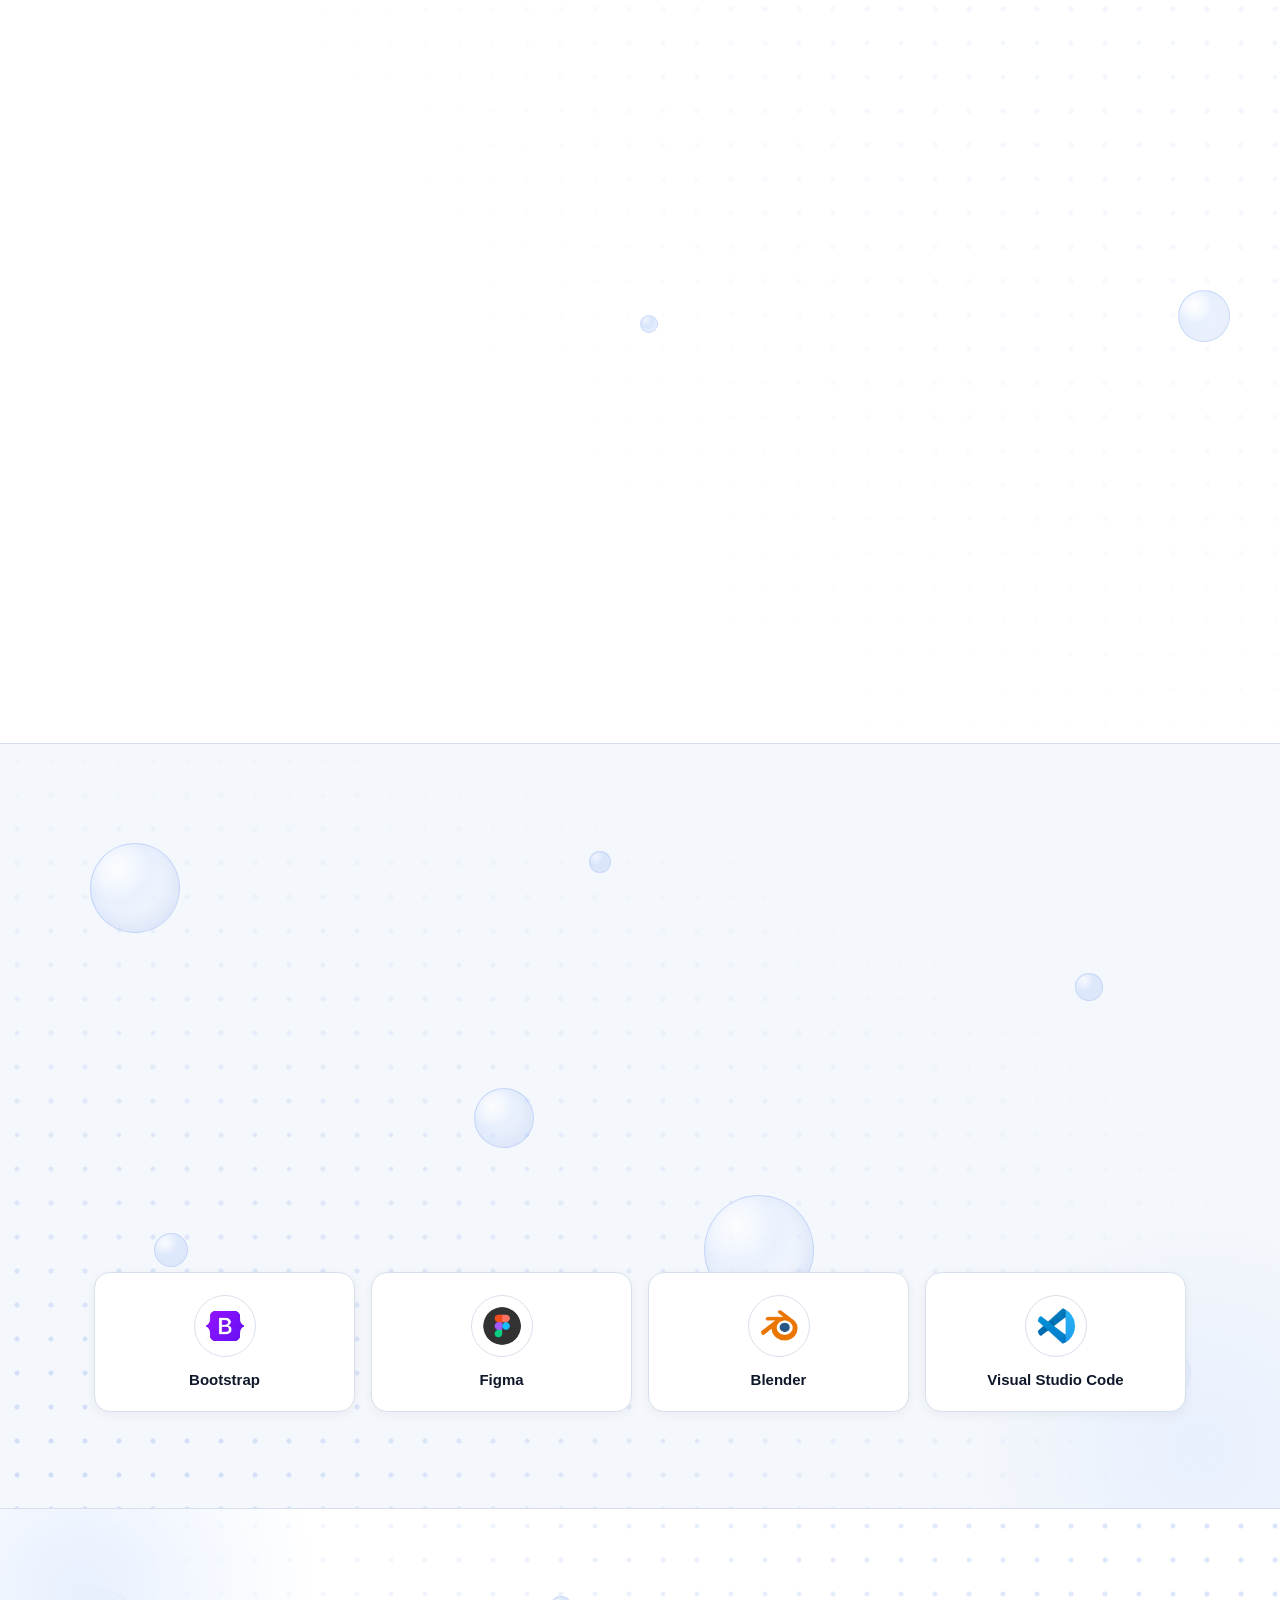
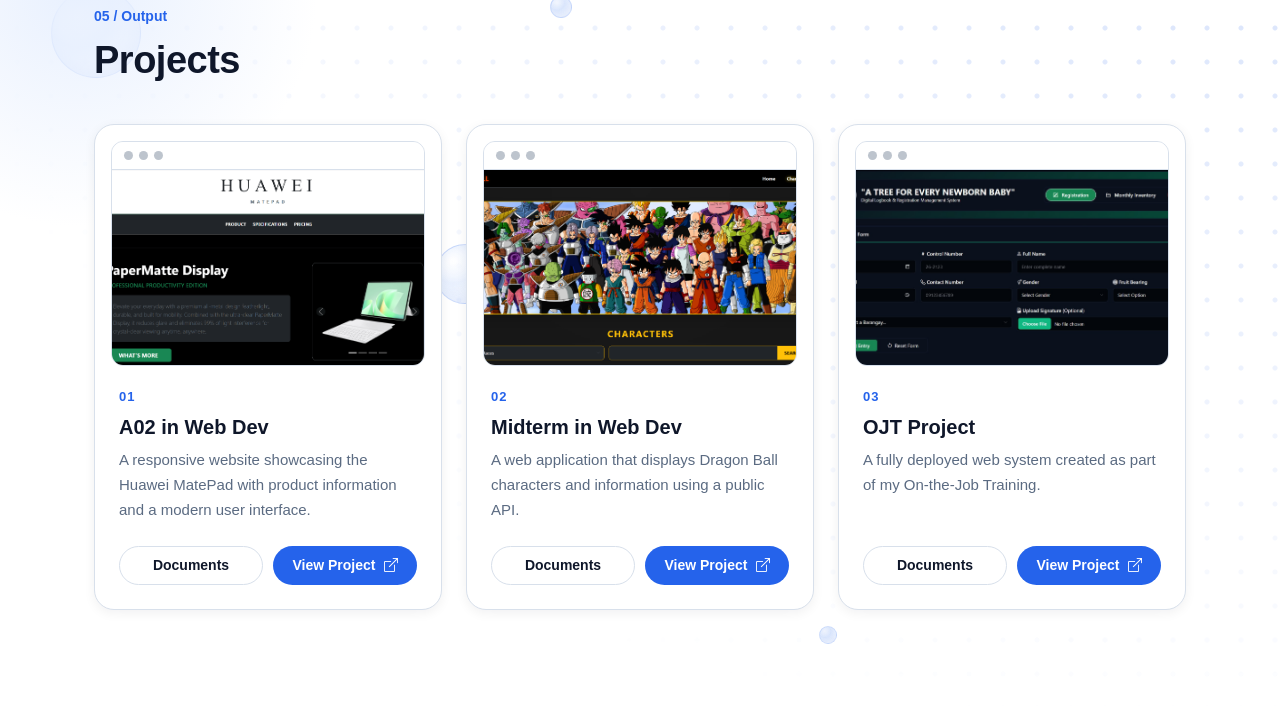
==== commit 953aa191: "update" ====
--- a/index.html
+++ b/index.html
@@ -16,35 +16,49 @@
 <body>
 
     <nav class="navbar navbar-expand-lg fixed-top navbar-custom d-none d-lg-block" id="siteNavbar">
-        <div class="container">
-            <a class="navbar-brand-signature" href="#home">ITSMEJEAR<span>.</span></a>
+        <div class="container d-flex align-items-center justify-content-between">
+            <a class="navbar-brand-signature my-0" href="#home">ITSMEJEAR<span>.</span></a>
+
             <div class="d-flex align-items-center gap-2 order-lg-3">
                 <button class="icon-btn" id="themeToggle" type="button" aria-label="Toggle Interface Theme">
                     <i class="bi bi-moon-stars-fill"></i>
                 </button>
             </div>
-            <div class="collapse navbar-collapse order-lg-2" id="siteNavFields">
-                <ul class="navbar-nav ms-auto gap-lg-1">
-                    <li class="nav-item">
-                        <a class="nav-link active" href="#home"><i class="bi bi-house-fill me-1"></i> Home</a>
-                    </li>
-                    <li class="nav-item">
-                        <a class="nav-link" href="#about"><i class="bi bi-person-fill me-1"></i> About</a>
-                    </li>
-                    <li class="nav-item">
-                        <a class="nav-link" href="#education"><i class="bi bi-mortarboard-fill me-1"></i>
-                            Education</a>
-                    </li>
-                    <li class="nav-item">
-                        <a class="nav-link" href="#skills"><i class="bi bi-code-slash me-1"></i> Skills</a>
-                    </li>
-                    <li class="nav-item">
-                        <a class="nav-link" href="#projects"><i class="bi bi-briefcase-fill me-1"></i> Projects</a>
+
+            <div class="collapse navbar-collapse order-lg-2 align-items-center" id="siteNavFields">
+                <ul class="navbar-nav ms-auto gap-lg-1 align-items-center mb-0">
+                    <li class="nav-item">
+                        <a class="nav-link active d-inline-flex align-items-center" href="#home"><i
+                                class="bi bi-house-fill me-1"></i> Home</a>
+                    </li>
+                    <li class="nav-item">
+                        <a class="nav-link d-inline-flex align-items-center" href="#about"><i
+                                class="bi bi-person-fill me-1"></i> About</a>
+                    </li>
+                    <li class="nav-item">
+                        <a class="nav-link d-inline-flex align-items-center" href="#education"><i
+                                class="bi bi-mortarboard-fill me-1"></i> Education</a>
+                    </li>
+                    <li class="nav-item">
+                        <a class="nav-link d-inline-flex align-items-center" href="#skills"><i
+                                class="bi bi-code-slash me-1"></i> Skills</a>
+                    </li>
+                    <li class="nav-item">
+                        <a class="nav-link d-inline-flex align-items-center" href="#projects"><i
+                                class="bi bi-briefcase-fill me-1"></i> Projects</a>
                     </li>
                 </ul>
             </div>
         </div>
     </nav>
+
+    <header class="mobile-top-header d-flex d-lg-none align-items-center justify-content-between px-3 fixed-top"
+        id="mobileTopHeader">
+        <a class="navbar-brand-signature" href="#home">ITSMEJEAR<span>.</span></a>
+        <button class="icon-btn" id="themeToggleMobile" type="button" aria-label="Toggle Interface Theme">
+            <i class="bi bi-moon-stars-fill"></i>
+        </button>
+    </header>
 
     <nav class="mobile-bottom-nav d-flex d-lg-none" id="mobileBottomNav">
         <a href="#home" class="mobile-nav-link active" aria-label="Home">
@@ -62,9 +76,6 @@
         <a href="#projects" class="mobile-nav-link" aria-label="Projects">
             <i class="bi bi-briefcase-fill"></i>
         </a>
-        <button class="mobile-nav-link theme-btn-mobile" id="themeToggleMobile" type="button" aria-label="Toggle Theme">
-            <i class="bi bi-moon-stars-fill"></i>
-        </button>
     </nav>
 
     <main>
@@ -205,6 +216,7 @@
 
     <script src="https://cdn.jsdelivr.net/npm/bootstrap@5.3.2/dist/js/bootstrap.bundle.min.js"></script>
     <script src="script.js"></script>
+    <script src="data.js"></script>
 </body>
 
 </html>
--- a/style.css
+++ b/style.css
@@ -147,32 +147,41 @@
     font-weight: 600;
 }
 
-/* Mobile Bottom Nav */
+/* Mobile Top Header (Ito yung nagh-hide kapag nag-scroll pababa) */
+.mobile-top-header {
+    height: 60px;
+    background-color: rgba(255, 255, 255, 0.96);
+    border-bottom: 1px solid #d8e0eb;
+    backdrop-filter: blur(12px);
+    z-index: 1040;
+    transition: transform 0.35s cubic-bezier(0.4, 0, 0.2, 1), opacity 0.35s ease;
+}
+
+.mobile-top-header.nav-hidden {
+    transform: translateY(-130%);
+    opacity: 0;
+    pointer-events: none;
+}
+
+/* Mobile Full-Width Bottom Nav (Laging nakapirmi at HINDI nawawala) */
 .mobile-bottom-nav {
     position: fixed;
-    bottom: 20px;
-    left: 50%;
-    transform: translateX(-50%);
-    width: calc(100% - 32px);
-    max-width: 400px;
-    background: rgba(255, 255, 255, 0.88);
+    bottom: 0;
+    left: 0;
+    right: 0;
+    width: 100%;
+    max-width: 100%;
+    background: rgba(255, 255, 255, 0.96);
     backdrop-filter: blur(16px);
     -webkit-backdrop-filter: blur(16px);
-    border: 1px solid rgba(216, 224, 235, 0.8);
-    border-radius: 35px;
+    border-top: 1px solid #d8e0eb;
+    border-radius: 0;
     display: flex;
     justify-content: space-around;
     align-items: center;
-    padding: 8px 14px;
+    padding: 8px 0;
     z-index: 1050;
-    box-shadow: 0 10px 25px rgba(0, 0, 0, 0.1);
-    transition: transform 0.35s cubic-bezier(0.4, 0, 0.2, 1), opacity 0.35s ease;
-}
-
-.mobile-bottom-nav.nav-hidden {
-    transform: translate(-50%, 130%);
-    opacity: 0;
-    pointer-events: none;
+    box-shadow: 0 -4px 20px rgba(0, 0, 0, 0.05);
 }
 
 .mobile-nav-link {
@@ -253,13 +262,17 @@
     }
 }
 
-@media (max-width: 767.98px) {
+@media (max-width: 991.98px) {
     .bubble {
         max-width: 64px;
         max-height: 64px;
     }
     html {
-        scroll-padding-top: 20px;
+        scroll-padding-top: 70px;
+    }
+    body {
+        padding-top: 60px;
+        padding-bottom: 60px;
     }
 }
 
@@ -297,7 +310,8 @@
     color: #f8fafc;
 }
 
-[data-theme="dark"] .navbar-custom {
+[data-theme="dark"] .navbar-custom,
+[data-theme="dark"] .mobile-top-header {
     background-color: rgba(11, 18, 32, 0.96);
     border-color: #243049;
 }
@@ -326,7 +340,7 @@
 }
 
 [data-theme="dark"] .mobile-bottom-nav {
-    background: rgba(19, 29, 49, 0.88);
+    background: rgba(19, 29, 49, 0.96);
     border-color: rgba(36, 48, 73, 0.8);
 }
 
